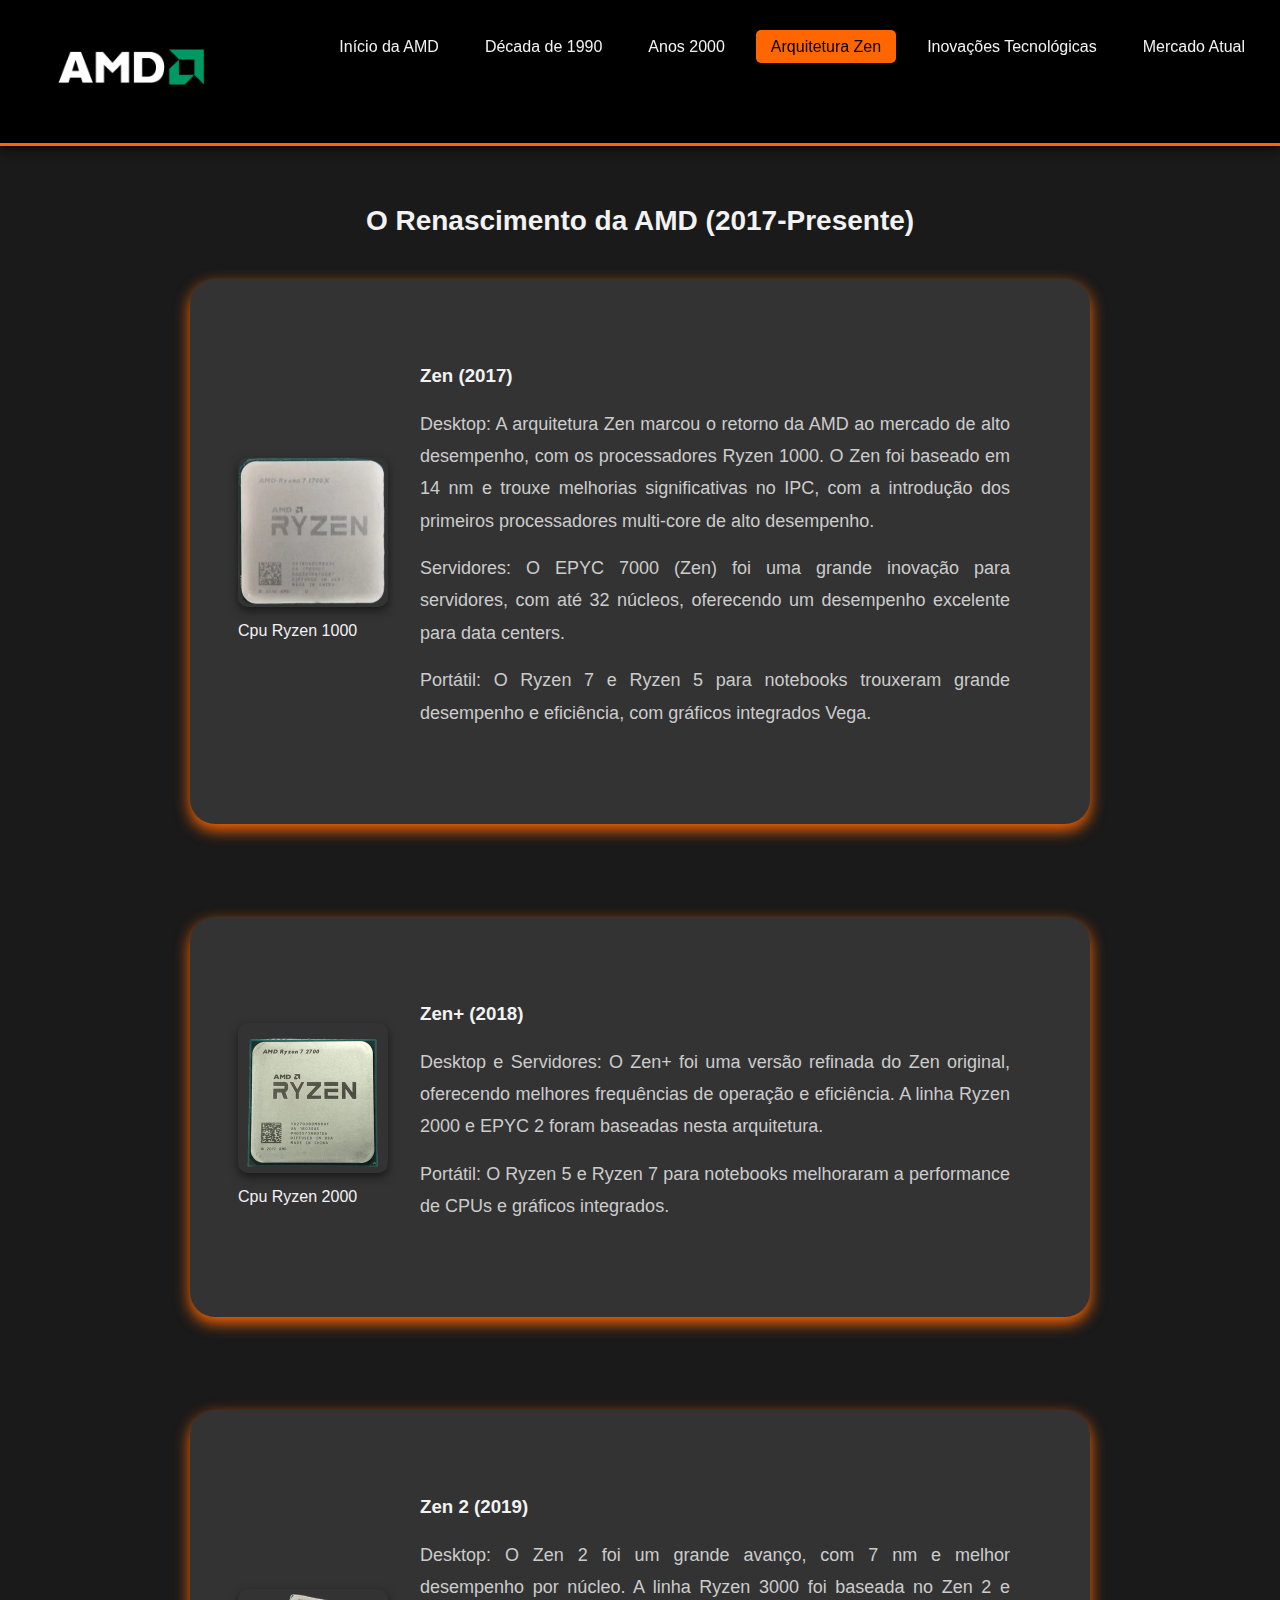
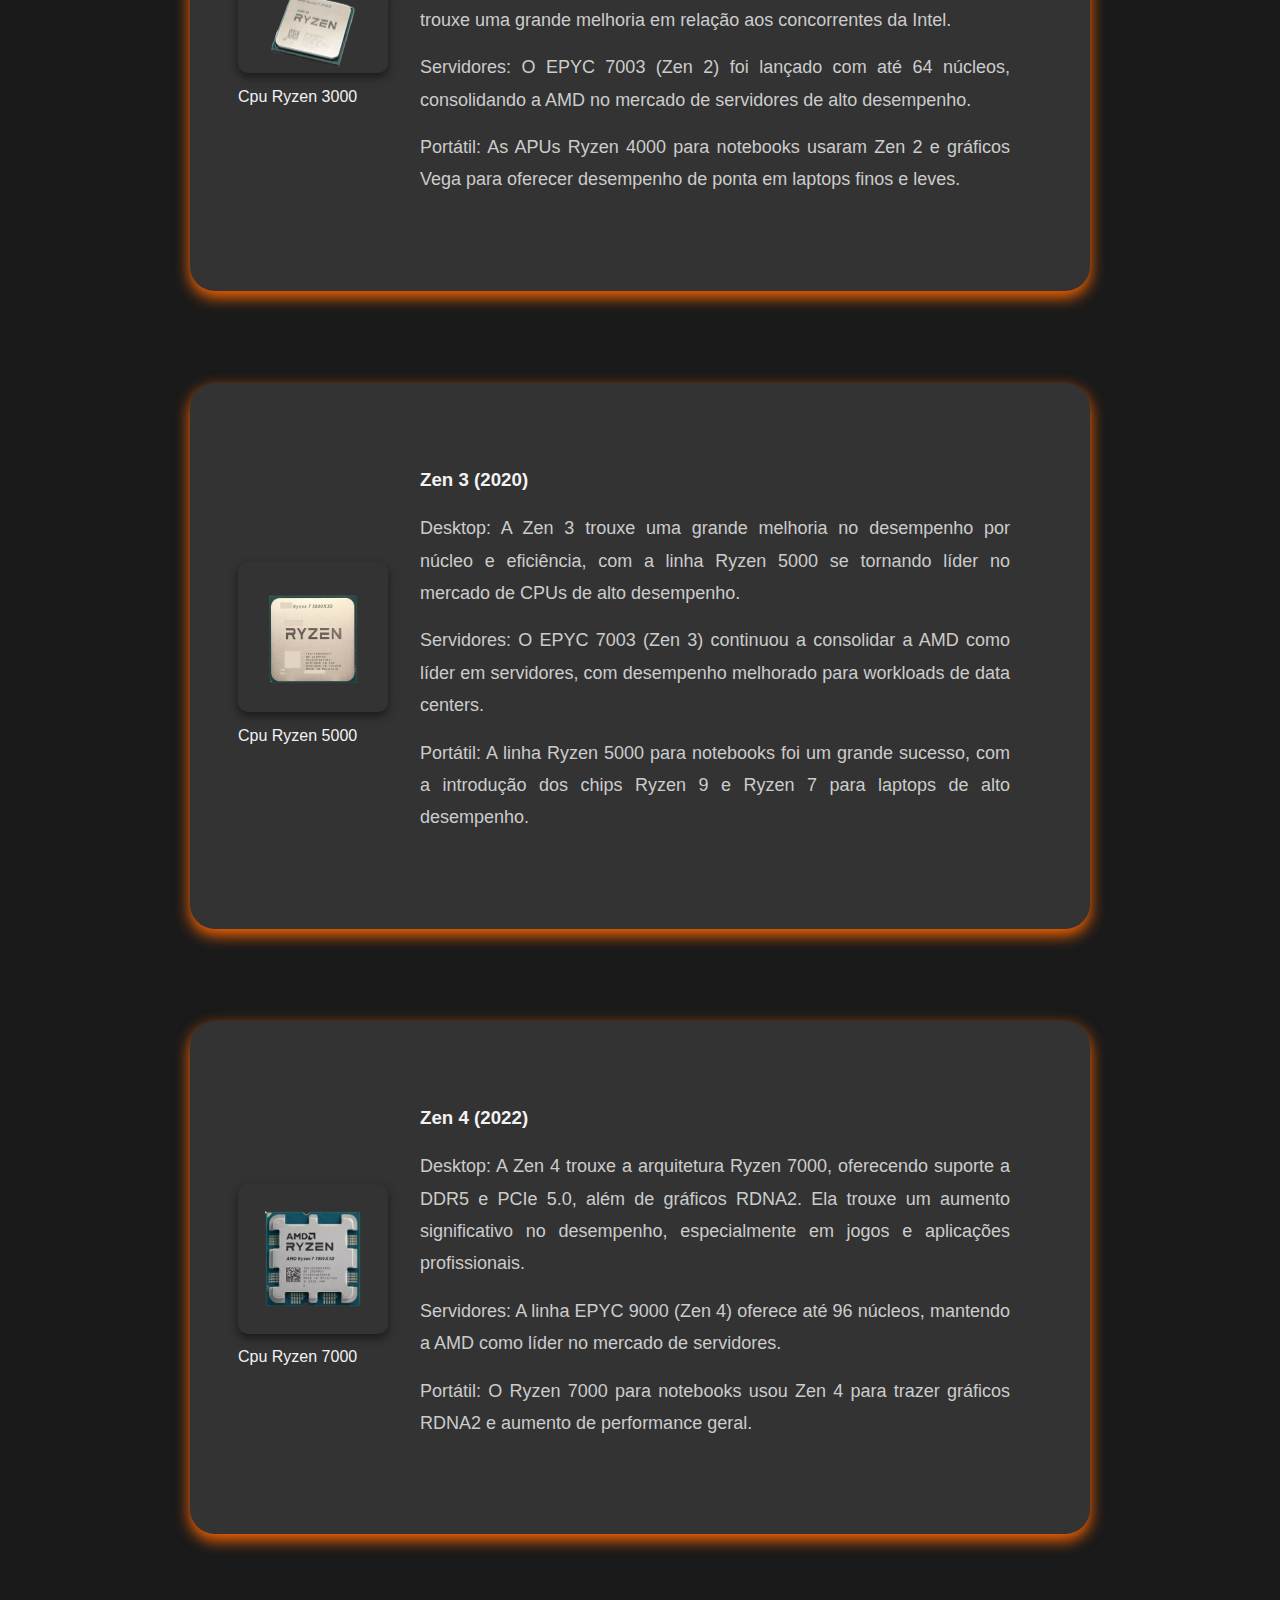
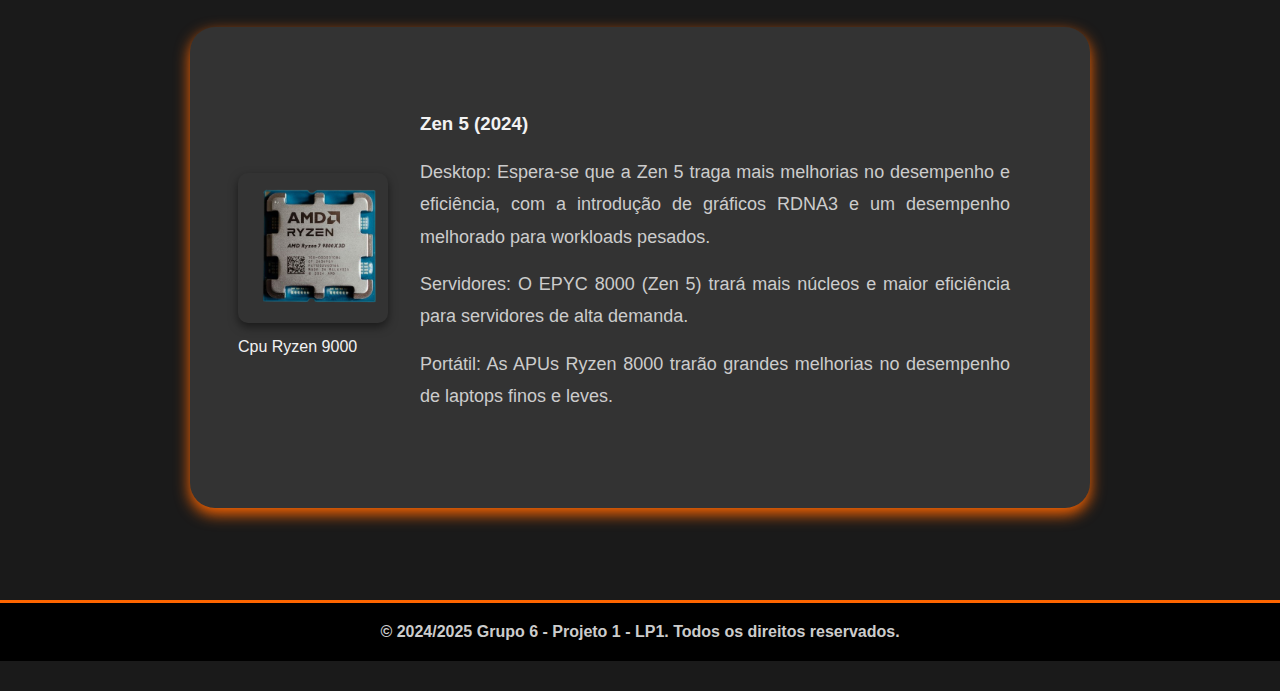
==== actual.html @ 85fbf2eb "Alterar Estrutura" ====
<!DOCTYPE html>
<html lang="pt">
<head>
    <meta charset="UTF-8">
    <meta name="author" content="Joaquim Silva, Peter Oliveira, Rui Maia, Hassen Leandro">
    <link rel="stylesheet" href="styles.css">
    <title>AMD - Arquitetura Zen</title>
</head>
<body>
    <header>
        <nav>
            <ul class="nav-left">
                <li><a href="index.html" class="custom-button"><img src="images/amd.png" alt="Logotipo da AMD"></a></li>
            </ul>
            <ul class="nav-right">
                <li><a href="inicio.html">Início da AMD</a></li>
                <li><a href="anos90.html">Década de 1990</a></li>
                <li><a href="anos2000.html">Anos 2000</a></li>
                <li><a href="actual.html" class="active">Arquitetura Zen</a></li>
                <li><a href="inovacoes.html">Inovações Tecnológicas</a></li>
                <li><a href="mercado.html">Mercado Atual</a></li>
            </ul>
        </nav>
    </header>
    <main>
        <article id="atual">
            <h2>O Renascimento da AMD (2017-Presente)</h2>
            <section>
                <div class="divleft">
                    <figure>
                        <img src="/images/1700x.png" alt="Cpu Ryzen 1000">
                        <figcaption>Cpu Ryzen 1000</figcaption>
                    </figure>
                </div>
                <div class="divright">
                    <h3>Zen (2017)</h3>
                    <p>Desktop: A arquitetura Zen marcou o retorno da AMD ao mercado de alto desempenho, com os processadores Ryzen 1000. O Zen foi baseado em 14 nm e trouxe melhorias significativas no IPC, com a introdução dos primeiros processadores multi-core de alto desempenho.</p>
                    <p>Servidores: O EPYC 7000 (Zen) foi uma grande inovação para servidores, com até 32 núcleos, oferecendo um desempenho excelente para data centers.</p>
                    <p>Portátil: O Ryzen 7 e Ryzen 5 para notebooks trouxeram grande desempenho e eficiência, com gráficos integrados Vega.</p>
                </div>
            </section>
            <br>
            <section>
                <div class="divleft">
                    <figure>
                        <img src="/images/2700.png" alt="Cpu Ryzen 2000">
                        <figcaption>Cpu Ryzen 2000</figcaption>
                    </figure>
                </div>
                <div class="divright">
                    <h3>Zen+ (2018)</h3>
                    <p>Desktop e Servidores: O Zen+ foi uma versão refinada do Zen original, oferecendo melhores frequências de operação e eficiência. A linha Ryzen 2000 e EPYC 2 foram baseadas nesta arquitetura.</p>
                    <p>Portátil: O Ryzen 5 e Ryzen 7 para notebooks melhoraram a performance de CPUs e gráficos integrados.</p>
                </div>
            </section>
            <br>
            <section>
                <div class="divleft">
                    <figure>
                        <img src="/images/3700x.png" alt="Cpu Ryzen 3000">
                        <figcaption>Cpu Ryzen 3000</figcaption>
                    </figure>
                </div>
                <div class="divright">
                    <h3>Zen 2 (2019)</h3>
                    <p>Desktop: O Zen 2 foi um grande avanço, com 7 nm e melhor desempenho por núcleo. A linha Ryzen 3000 foi baseada no Zen 2 e trouxe uma grande melhoria em relação aos concorrentes da Intel.</p>
                    <p>Servidores: O EPYC 7003 (Zen 2) foi lançado com até 64 núcleos, consolidando a AMD no mercado de servidores de alto desempenho.</p>
                    <p>Portátil: As APUs Ryzen 4000 para notebooks usaram Zen 2 e gráficos Vega para oferecer desempenho de ponta em laptops finos e leves.</p>
                </div>
            </section>
            <br>
            <section>
                <div class="divleft">
                    <figure>
                        <img src="/images/5800.png" alt="Cpu Ryzen 5000">
                        <figcaption>Cpu Ryzen 5000</figcaption>
                    </figure>
                </div>
                <div class="divright">
                    <h3>Zen 3 (2020)</h3>
                    <p>Desktop: A Zen 3 trouxe uma grande melhoria no desempenho por núcleo e eficiência, com a linha Ryzen 5000 se tornando líder no mercado de CPUs de alto desempenho.</p>
                    <p>Servidores: O EPYC 7003 (Zen 3) continuou a consolidar a AMD como líder em servidores, com desempenho melhorado para workloads de data centers.</p>
                    <p>Portátil: A linha Ryzen 5000 para notebooks foi um grande sucesso, com a introdução dos chips Ryzen 9 e Ryzen 7 para laptops de alto desempenho.</p>
                </div>
            </section>
            <br>
            <section>
                <div class="divleft">
                    <figure>
                        <img src="/images/7800.png" alt="Cpu Ryzen 7000">
                        <figcaption>Cpu Ryzen 7000</figcaption>
                    </figure>
                </div>
                <div class="divright">
                    <h3>Zen 4 (2022)</h3>
                    <p>Desktop: A Zen 4 trouxe a arquitetura Ryzen 7000, oferecendo suporte a DDR5 e PCIe 5.0, além de gráficos RDNA2. Ela trouxe um aumento significativo no desempenho, especialmente em jogos e aplicações profissionais.</p>
                    <p>Servidores: A linha EPYC 9000 (Zen 4) oferece até 96 núcleos, mantendo a AMD como líder no mercado de servidores.</p>
                    <p>Portátil: O Ryzen 7000 para notebooks usou Zen 4 para trazer gráficos RDNA2 e aumento de performance geral.</p>
                </div>
            </section>
            <br>
            <section>
                <div class="divleft">
                    <figure>
                        <img src="/images/9800.png" alt="Cpu Ryzen 9000">
                        <figcaption>Cpu Ryzen 9000</figcaption>
                    </figure>
                </div>
                    <div class="divright">
                    <h3>Zen 5 (2024)</h3>
                    <p>Desktop: Espera-se que a Zen 5 traga mais melhorias no desempenho e eficiência, com a introdução de gráficos RDNA3 e um desempenho melhorado para workloads pesados.</p>
                    <p>Servidores: O EPYC 8000 (Zen 5) trará mais núcleos e maior eficiência para servidores de alta demanda.</p>
                    <p>Portátil: As APUs Ryzen 8000 trarão grandes melhorias no desempenho de laptops finos e leves.</p>
                </div>
            </section>
        </article>
    </main>
    <footer>
        <p>&copy; 2024/2025 Grupo 6 - Projeto 1 - LP1. Todos os direitos reservados.</p>
    </footer>
</body>
</html>
---- styles.css ----
/* Reset básico */
* {
    margin: 0;
    padding: 0;
    box-sizing: border-box;
}

/* Corpo */
body {
    font-family: 'Roboto', sans-serif;
    background-color: #1a1a1a; /* Cinza escuro */
    color: #f2f2f2; /* Texto claro */
    line-height: 1.8;
    min-width: 350px;
    overflow-x: hidden;
}

/* Cabeçalho */
header {
    background: #000; /* Preto com degradê */
    padding: 15px 0;
    border-bottom: 3px solid #ff6600; /* Destaque laranja */
    box-shadow: 0px 4px 10px rgba(0, 0, 0, 0.6);
    position: sticky;
    top: 0;
    z-index: 1000;
}

/* Navegação */
nav {
    display: flex;
    /* justify-content: space-between; */
    /* align-items: center; */
    padding: 10px 20px;
    /* max-width: 1200px; */
    /* margin: 0 auto; */   
    border-radius: 15px;
}

nav ul {
    list-style-type: none;
    display: flex;
}

.nav-left {
    flex: 1; /* Menu à esquerda */
    max-width: 15%;
}

.nav-right {
    flex: 2; /* Menu à direita */
    justify-content: flex-end;
}

nav ul li {
    margin: 0.5em;
}

nav ul li:last-child {
    margin-right: 0;
}

nav a {
    color: #f2f2f2;
    text-decoration: none;
    font-size: 16px;
    padding: 8px 15px;
    border-radius: 5px;
    transition: all 0.3s ease;
    position: relative;
}

nav a:hover {
    background-color: #ff6600; /* Destaque laranja ao passar o mouse */
    color: #000; /* Contraste claro no texto */
    transform: scale(1.05);
}

.nav-left a:hover {
    background-color: transparent;
    color: #f2f2f2;
}

.active {
    background-color: #ff6600;
    color: #000;
}

/* Conteúdo principal */
article {
    max-width: 80%;
    margin: 20px auto;
    /* background: linear-gradient(145deg, #333, #1a1a1a);  Fundo cinza com degradê */
    padding: 30px;
    border-radius: 15px;
    /* box-shadow: 0px 6px 15px rgba(0, 0, 0, 0.6); */
}

article h1 {
    text-align: center;
    font-size: 36px;
    color: #ff6600; /* Títulos destacados */
    margin-bottom: 15px;
}

article h2 {
    text-align: center;
    font-size: 28px;
    color: #f2f2f2; /* Subtítulos em branco */
    margin-bottom: 10px;
}

section p {
    font-size: 18px;
    color: #cccccc;
    margin: 15px 0;
    line-height: 1.8;
    text-align: justify;
}
section {
    background: #333;
    border-radius: 25px;
    padding: 3em;
    box-shadow: 0px 6px 15px #ff6600; 
    margin: 2em;
    display: grid;
}

.divleft {
    grid-row: 1;
    grid-column: 1;
    max-width: 150px;
    align-content: center;
}

.divright {
    grid-column: 2;
    grid-row: 1;
    padding: 2em;
}

/* Rodapé */
footer {
    text-align: center;
    font-weight: bold;
    margin: 30px auto;
    background: #000; /* Preto puro */
    padding: 15px;
    color: #cccccc; /* Texto cinza claro */
    border-top: 3px solid #ff6600; /* Linha laranja */
}

footer p {
    margin: 0;
}

/* Imagens */
img {
    max-width: 100%;
    height: auto;
    border-radius: 10px;
    box-shadow: 0px 4px 10px rgba(0, 0, 0, 0.5); /* Sombra nas imagens */
    transition: transform 0.3s ease;
}

img:hover {
    transform: scale(1.05); /* Efeito zoom ao passar o mouse */
}

/* Responsividade */
@media (max-width: 750px) {
    nav ul {
        flex-direction: column;
        align-items: center;
    }

    .nav-left, .nav-right {
        flex: unset;
        max-width: 100%;
    }

    article {
        padding: 20px;
    }

    article h1 {
        font-size: 28px;
    }

    article h2 {
        font-size: 20px;
    }

    section p {
        font-size: 16px;
    }

    footer {
        padding: 10px;
    }
}
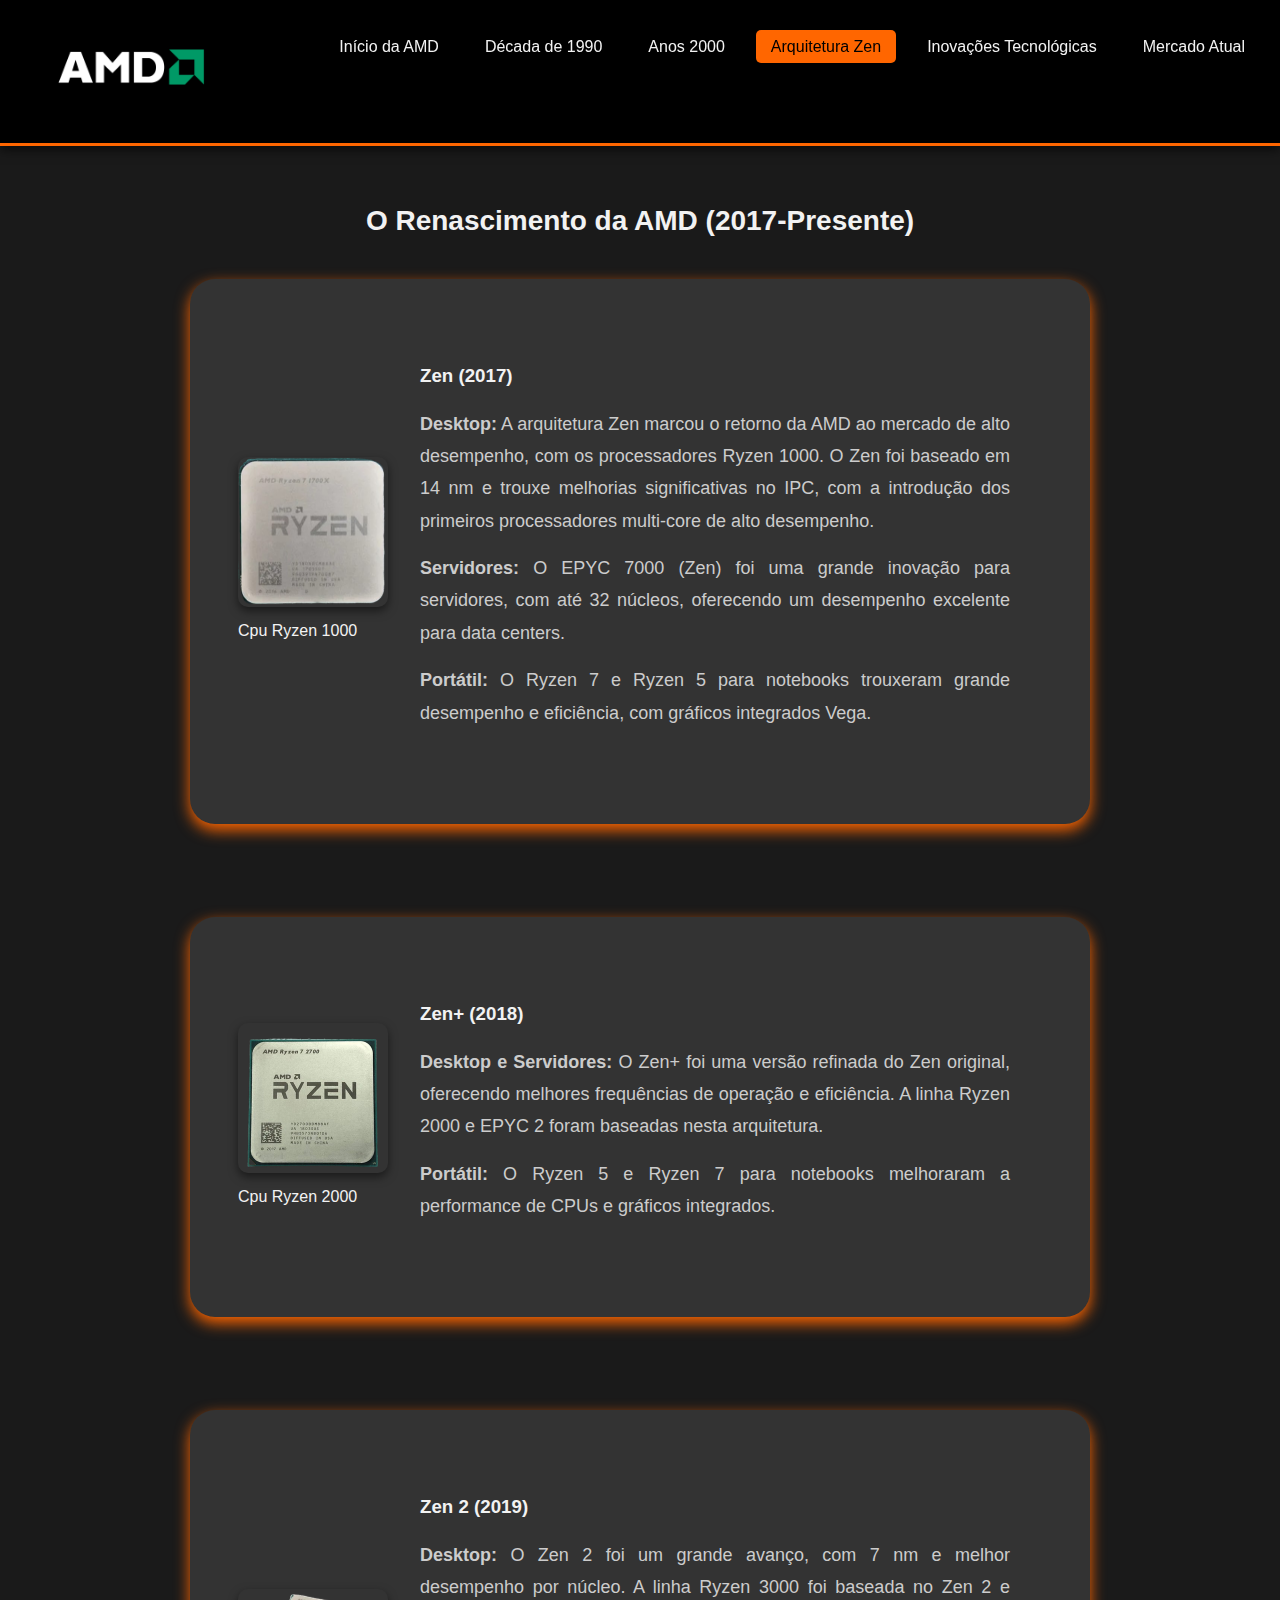
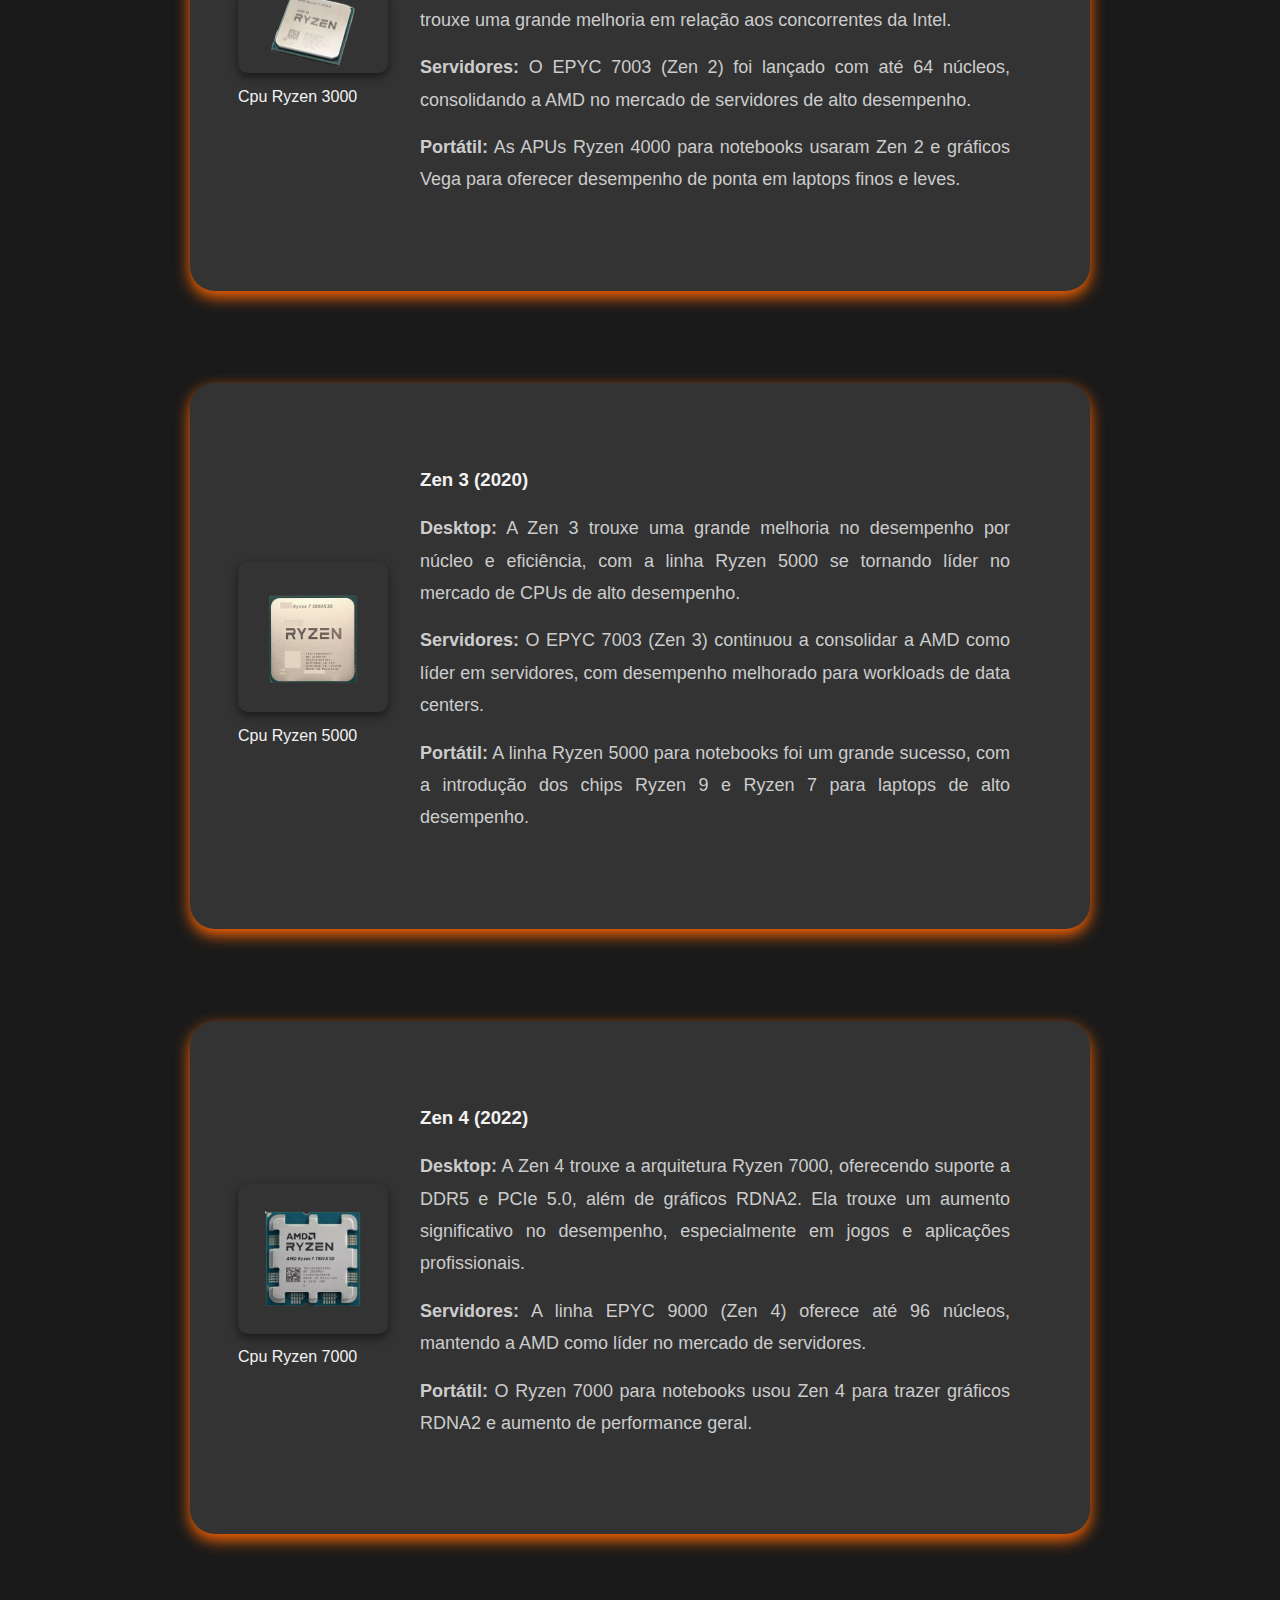
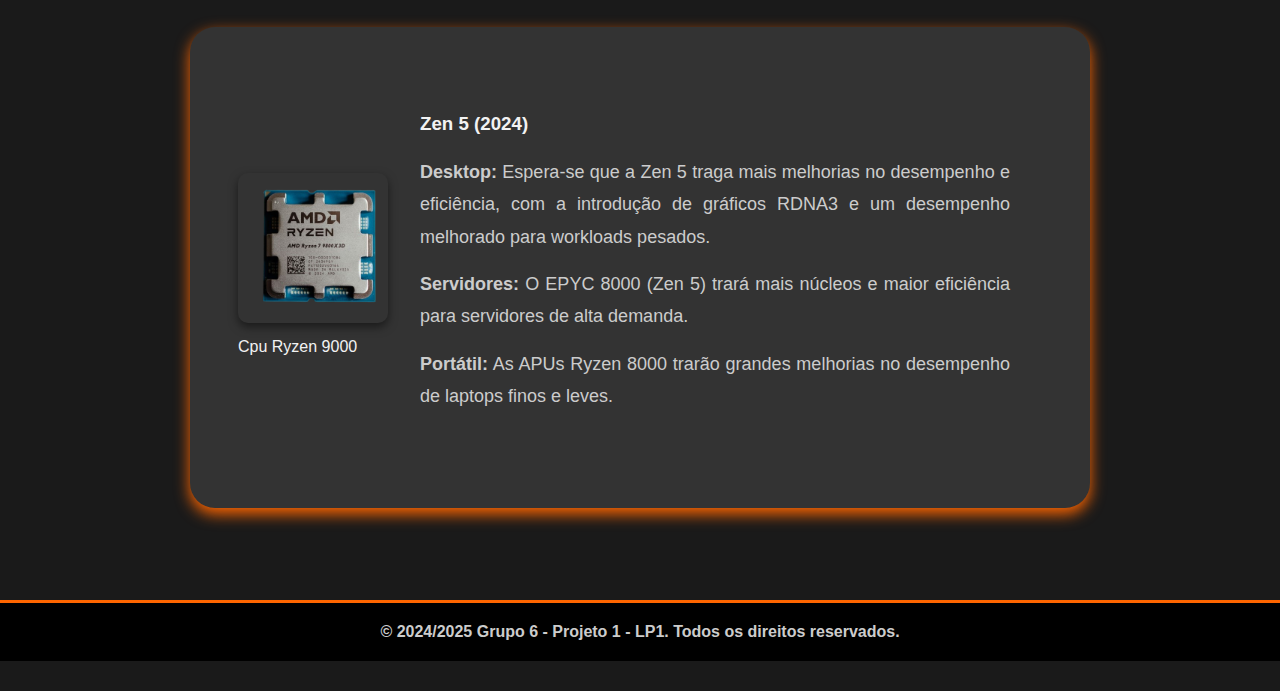
==== commit 1bd388dc: "Adicionar Strong" ====
--- a/actual.html
+++ b/actual.html
@@ -34,9 +34,9 @@
                 </div>
                 <div class="divright">
                     <h3>Zen (2017)</h3>
-                    <p>Desktop: A arquitetura Zen marcou o retorno da AMD ao mercado de alto desempenho, com os processadores Ryzen 1000. O Zen foi baseado em 14 nm e trouxe melhorias significativas no IPC, com a introdução dos primeiros processadores multi-core de alto desempenho.</p>
-                    <p>Servidores: O EPYC 7000 (Zen) foi uma grande inovação para servidores, com até 32 núcleos, oferecendo um desempenho excelente para data centers.</p>
-                    <p>Portátil: O Ryzen 7 e Ryzen 5 para notebooks trouxeram grande desempenho e eficiência, com gráficos integrados Vega.</p>
+                    <p><strong>Desktop:</strong> A arquitetura Zen marcou o retorno da AMD ao mercado de alto desempenho, com os processadores Ryzen 1000. O Zen foi baseado em 14 nm e trouxe melhorias significativas no IPC, com a introdução dos primeiros processadores multi-core de alto desempenho.</p>
+                    <p><strong>Servidores:</strong> O EPYC 7000 (Zen) foi uma grande inovação para servidores, com até 32 núcleos, oferecendo um desempenho excelente para data centers.</p>
+                    <p><strong>Portátil:</strong> O Ryzen 7 e Ryzen 5 para notebooks trouxeram grande desempenho e eficiência, com gráficos integrados Vega.</p>
                 </div>
             </section>
             <br>
@@ -49,8 +49,8 @@
                 </div>
                 <div class="divright">
                     <h3>Zen+ (2018)</h3>
-                    <p>Desktop e Servidores: O Zen+ foi uma versão refinada do Zen original, oferecendo melhores frequências de operação e eficiência. A linha Ryzen 2000 e EPYC 2 foram baseadas nesta arquitetura.</p>
-                    <p>Portátil: O Ryzen 5 e Ryzen 7 para notebooks melhoraram a performance de CPUs e gráficos integrados.</p>
+                    <p><strong>Desktop e Servidores:</strong> O Zen+ foi uma versão refinada do Zen original, oferecendo melhores frequências de operação e eficiência. A linha Ryzen 2000 e EPYC 2 foram baseadas nesta arquitetura.</p>
+                    <p><strong>Portátil:</strong> O Ryzen 5 e Ryzen 7 para notebooks melhoraram a performance de CPUs e gráficos integrados.</p>
                 </div>
             </section>
             <br>
@@ -63,9 +63,9 @@
                 </div>
                 <div class="divright">
                     <h3>Zen 2 (2019)</h3>
-                    <p>Desktop: O Zen 2 foi um grande avanço, com 7 nm e melhor desempenho por núcleo. A linha Ryzen 3000 foi baseada no Zen 2 e trouxe uma grande melhoria em relação aos concorrentes da Intel.</p>
-                    <p>Servidores: O EPYC 7003 (Zen 2) foi lançado com até 64 núcleos, consolidando a AMD no mercado de servidores de alto desempenho.</p>
-                    <p>Portátil: As APUs Ryzen 4000 para notebooks usaram Zen 2 e gráficos Vega para oferecer desempenho de ponta em laptops finos e leves.</p>
+                    <p><strong>Desktop:</strong> O Zen 2 foi um grande avanço, com 7 nm e melhor desempenho por núcleo. A linha Ryzen 3000 foi baseada no Zen 2 e trouxe uma grande melhoria em relação aos concorrentes da Intel.</p>
+                    <p><strong>Servidores:</strong> O EPYC 7003 (Zen 2) foi lançado com até 64 núcleos, consolidando a AMD no mercado de servidores de alto desempenho.</p>
+                    <p><strong>Portátil:</strong> As APUs Ryzen 4000 para notebooks usaram Zen 2 e gráficos Vega para oferecer desempenho de ponta em laptops finos e leves.</p>
                 </div>
             </section>
             <br>
@@ -78,9 +78,9 @@
                 </div>
                 <div class="divright">
                     <h3>Zen 3 (2020)</h3>
-                    <p>Desktop: A Zen 3 trouxe uma grande melhoria no desempenho por núcleo e eficiência, com a linha Ryzen 5000 se tornando líder no mercado de CPUs de alto desempenho.</p>
-                    <p>Servidores: O EPYC 7003 (Zen 3) continuou a consolidar a AMD como líder em servidores, com desempenho melhorado para workloads de data centers.</p>
-                    <p>Portátil: A linha Ryzen 5000 para notebooks foi um grande sucesso, com a introdução dos chips Ryzen 9 e Ryzen 7 para laptops de alto desempenho.</p>
+                    <p><strong>Desktop:</strong> A Zen 3 trouxe uma grande melhoria no desempenho por núcleo e eficiência, com a linha Ryzen 5000 se tornando líder no mercado de CPUs de alto desempenho.</p>
+                    <p><strong>Servidores:</strong> O EPYC 7003 (Zen 3) continuou a consolidar a AMD como líder em servidores, com desempenho melhorado para workloads de data centers.</p>
+                    <p><strong>Portátil:</strong> A linha Ryzen 5000 para notebooks foi um grande sucesso, com a introdução dos chips Ryzen 9 e Ryzen 7 para laptops de alto desempenho.</p>
                 </div>
             </section>
             <br>
@@ -93,9 +93,9 @@
                 </div>
                 <div class="divright">
                     <h3>Zen 4 (2022)</h3>
-                    <p>Desktop: A Zen 4 trouxe a arquitetura Ryzen 7000, oferecendo suporte a DDR5 e PCIe 5.0, além de gráficos RDNA2. Ela trouxe um aumento significativo no desempenho, especialmente em jogos e aplicações profissionais.</p>
-                    <p>Servidores: A linha EPYC 9000 (Zen 4) oferece até 96 núcleos, mantendo a AMD como líder no mercado de servidores.</p>
-                    <p>Portátil: O Ryzen 7000 para notebooks usou Zen 4 para trazer gráficos RDNA2 e aumento de performance geral.</p>
+                    <p><strong>Desktop:</strong> A Zen 4 trouxe a arquitetura Ryzen 7000, oferecendo suporte a DDR5 e PCIe 5.0, além de gráficos RDNA2. Ela trouxe um aumento significativo no desempenho, especialmente em jogos e aplicações profissionais.</p>
+                    <p><strong>Servidores:</strong> A linha EPYC 9000 (Zen 4) oferece até 96 núcleos, mantendo a AMD como líder no mercado de servidores.</p>
+                    <p><strong>Portátil:</strong> O Ryzen 7000 para notebooks usou Zen 4 para trazer gráficos RDNA2 e aumento de performance geral.</p>
                 </div>
             </section>
             <br>
@@ -108,9 +108,9 @@
                 </div>
                     <div class="divright">
                     <h3>Zen 5 (2024)</h3>
-                    <p>Desktop: Espera-se que a Zen 5 traga mais melhorias no desempenho e eficiência, com a introdução de gráficos RDNA3 e um desempenho melhorado para workloads pesados.</p>
-                    <p>Servidores: O EPYC 8000 (Zen 5) trará mais núcleos e maior eficiência para servidores de alta demanda.</p>
-                    <p>Portátil: As APUs Ryzen 8000 trarão grandes melhorias no desempenho de laptops finos e leves.</p>
+                    <p><strong>Desktop:</strong> Espera-se que a Zen 5 traga mais melhorias no desempenho e eficiência, com a introdução de gráficos RDNA3 e um desempenho melhorado para workloads pesados.</p>
+                    <p><strong>Servidores:</strong> O EPYC 8000 (Zen 5) trará mais núcleos e maior eficiência para servidores de alta demanda.</p>
+                    <p><strong>Portátil:</strong> As APUs Ryzen 8000 trarão grandes melhorias no desempenho de laptops finos e leves.</p>
                 </div>
             </section>
         </article>
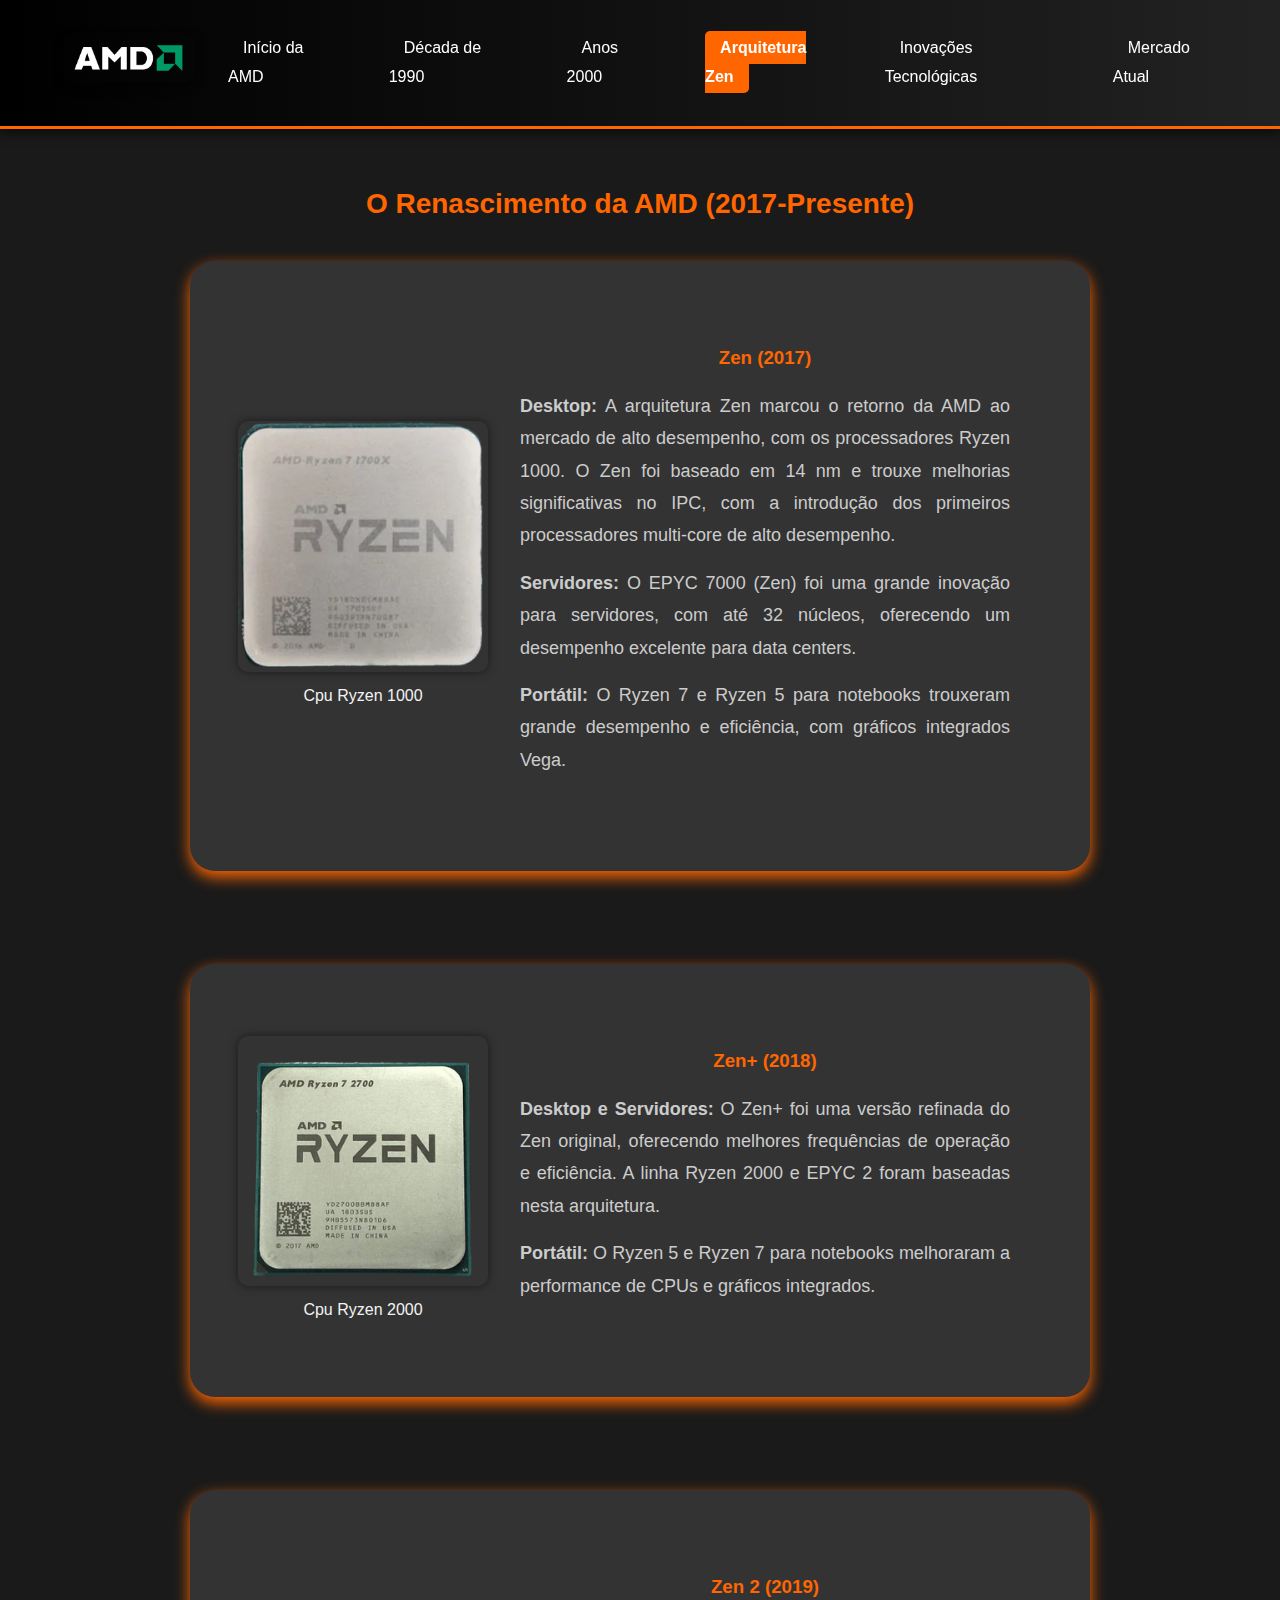
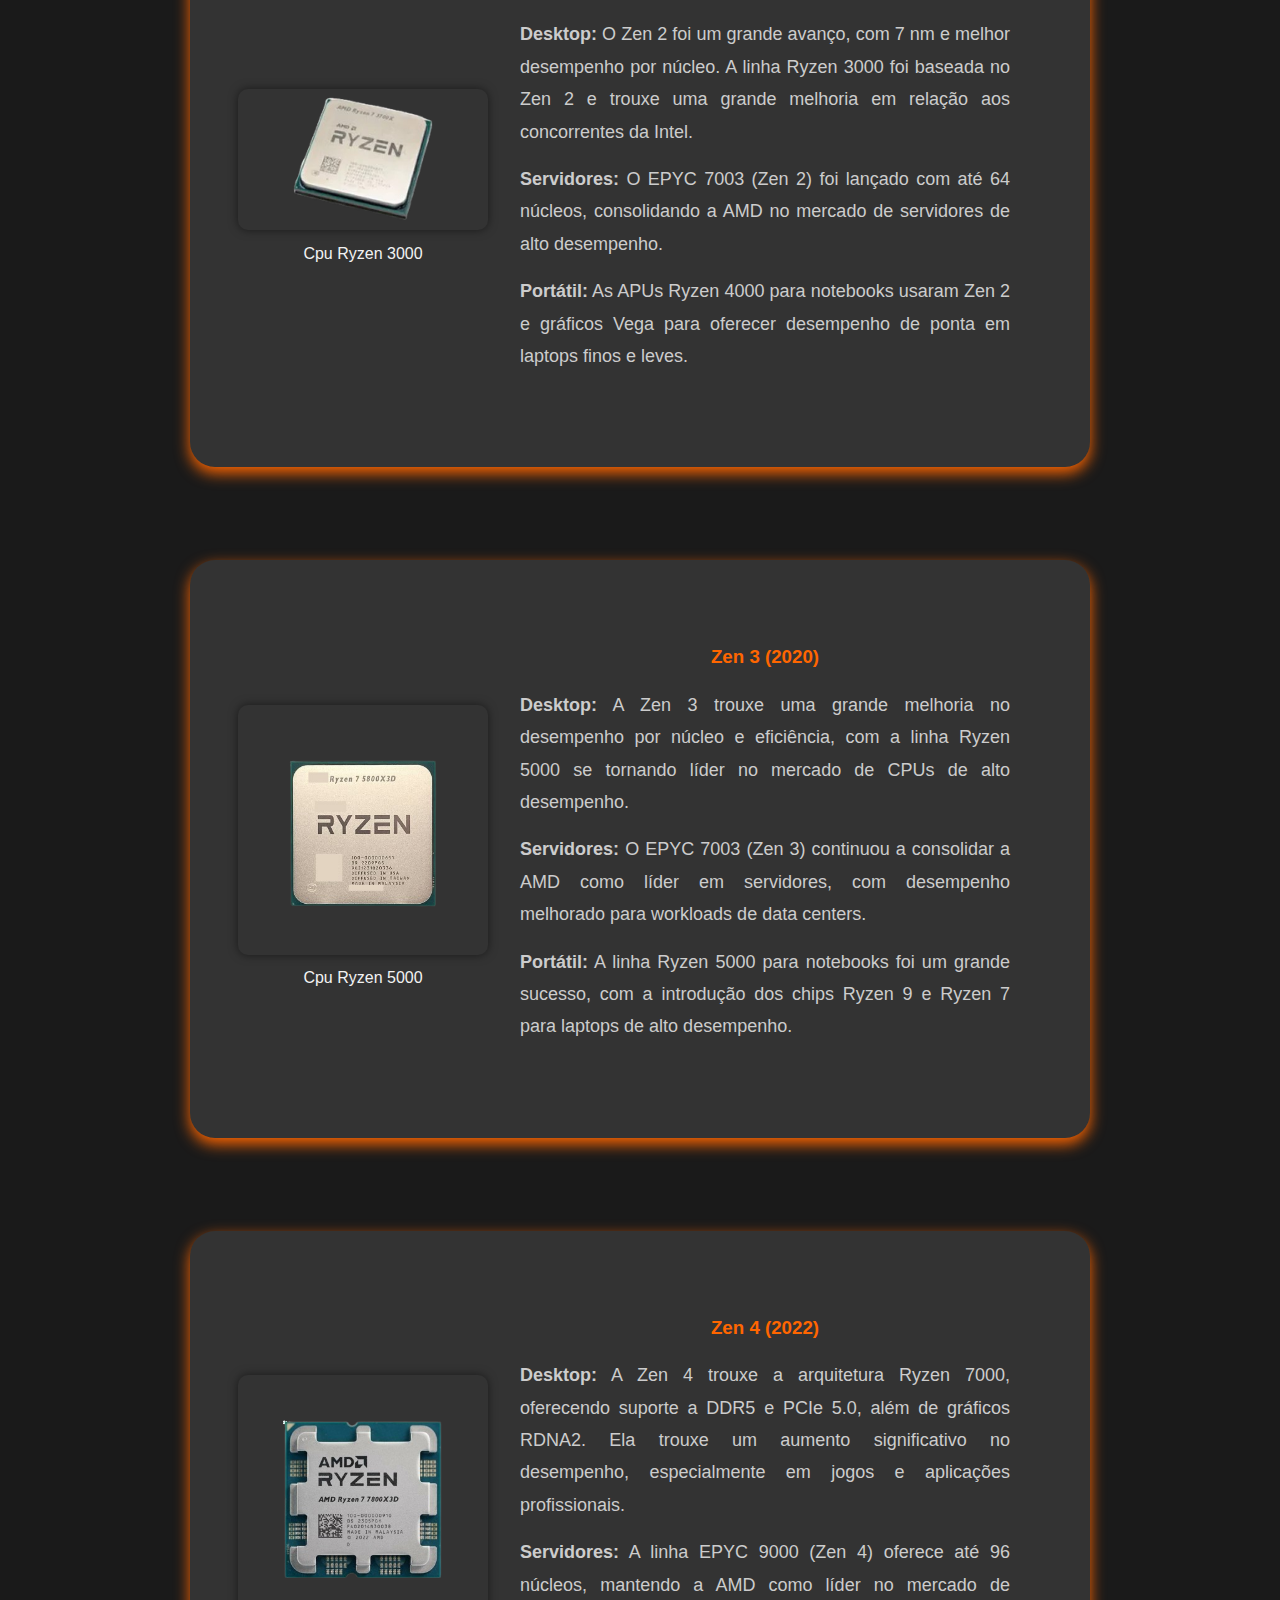
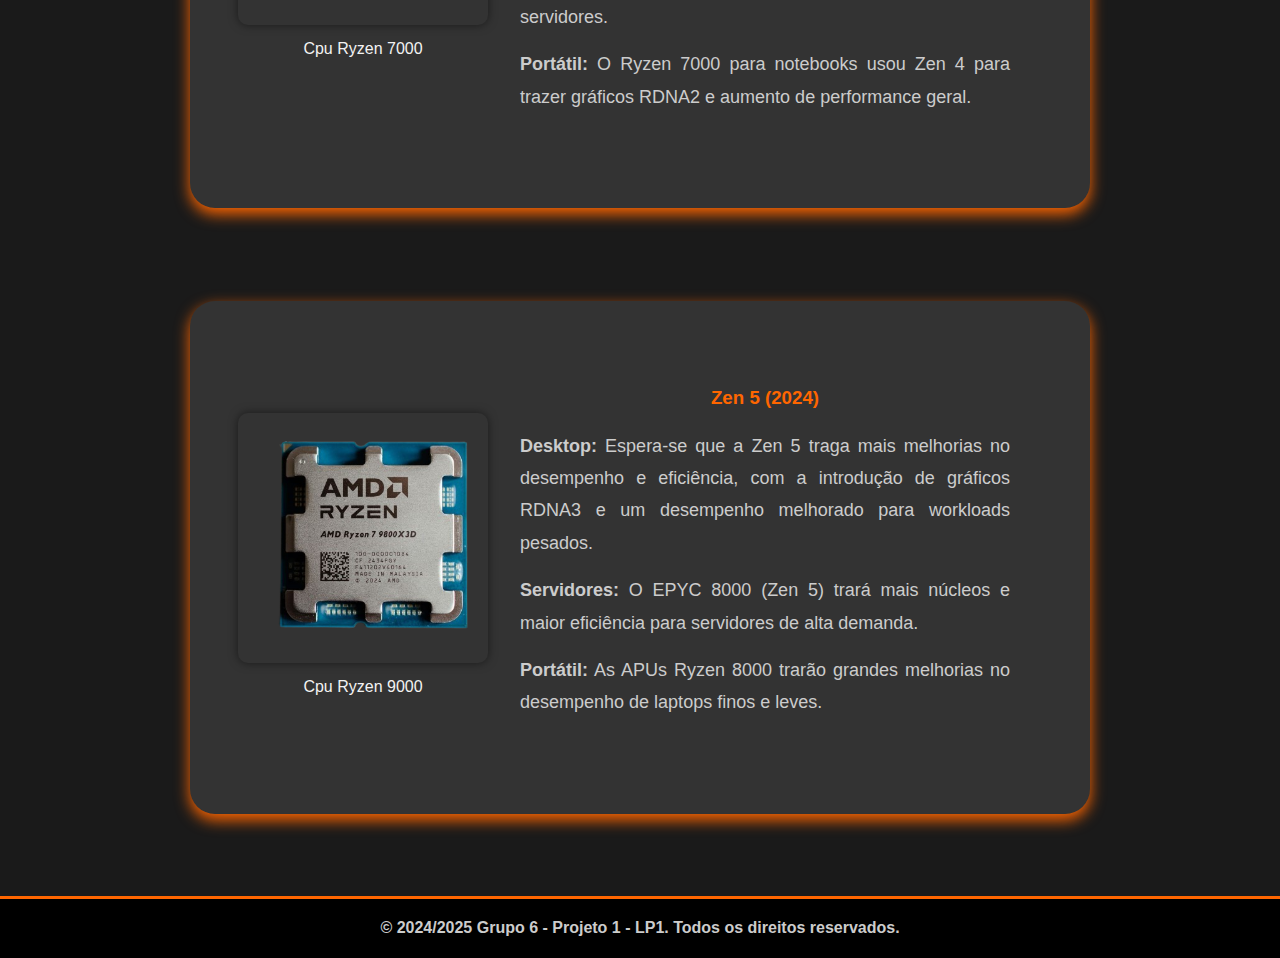
==== commit 15bc4715: "Alterar amg AMD para Logo e alterar CSS" ====
--- a/actual.html
+++ b/actual.html
@@ -10,7 +10,7 @@
     <header>
         <nav>
             <ul class="nav-left">
-                <li><a href="index.html" class="custom-button"><img src="images/amd.png" alt="Logotipo da AMD"></a></li>
+                <li><a href="index.html" class="custom-button"><img class="logo" src="images/amd.png" alt="Logotipo da AMD"></a></li>
             </ul>
             <ul class="nav-right">
                 <li><a href="inicio.html">Início da AMD</a></li>
--- a/styles.css
+++ b/styles.css
@@ -1,201 +1,305 @@
-/* Reset básico */
-* {
-    margin: 0;
-    padding: 0;
-    box-sizing: border-box;
-}
-
-/* Corpo */
-body {
-    font-family: 'Roboto', sans-serif;
-    background-color: #1a1a1a; /* Cinza escuro */
-    color: #f2f2f2; /* Texto claro */
-    line-height: 1.8;
-    min-width: 350px;
-    overflow-x: hidden;
-}
-
-/* Cabeçalho */
-header {
-    background: #000; /* Preto com degradê */
-    padding: 15px 0;
-    border-bottom: 3px solid #ff6600; /* Destaque laranja */
-    box-shadow: 0px 4px 10px rgba(0, 0, 0, 0.6);
-    position: sticky;
-    top: 0;
-    z-index: 1000;
-}
-
-/* Navegação */
-nav {
-    display: flex;
-    /* justify-content: space-between; */
-    /* align-items: center; */
-    padding: 10px 20px;
-    /* max-width: 1200px; */
-    /* margin: 0 auto; */   
-    border-radius: 15px;
-}
-
-nav ul {
-    list-style-type: none;
-    display: flex;
-}
-
-.nav-left {
-    flex: 1; /* Menu à esquerda */
-    max-width: 15%;
-}
-
-.nav-right {
-    flex: 2; /* Menu à direita */
-    justify-content: flex-end;
-}
-
-nav ul li {
-    margin: 0.5em;
-}
-
-nav ul li:last-child {
-    margin-right: 0;
-}
-
-nav a {
-    color: #f2f2f2;
-    text-decoration: none;
-    font-size: 16px;
-    padding: 8px 15px;
-    border-radius: 5px;
-    transition: all 0.3s ease;
-    position: relative;
-}
-
-nav a:hover {
-    background-color: #ff6600; /* Destaque laranja ao passar o mouse */
-    color: #000; /* Contraste claro no texto */
-    transform: scale(1.05);
-}
-
-.nav-left a:hover {
-    background-color: transparent;
-    color: #f2f2f2;
-}
-
-.active {
-    background-color: #ff6600;
-    color: #000;
-}
-
-/* Conteúdo principal */
-article {
-    max-width: 80%;
-    margin: 20px auto;
-    /* background: linear-gradient(145deg, #333, #1a1a1a);  Fundo cinza com degradê */
-    padding: 30px;
-    border-radius: 15px;
-    /* box-shadow: 0px 6px 15px rgba(0, 0, 0, 0.6); */
-}
-
-article h1 {
-    text-align: center;
-    font-size: 36px;
-    color: #ff6600; /* Títulos destacados */
-    margin-bottom: 15px;
-}
-
-article h2 {
-    text-align: center;
-    font-size: 28px;
-    color: #f2f2f2; /* Subtítulos em branco */
-    margin-bottom: 10px;
-}
-
-section p {
-    font-size: 18px;
-    color: #cccccc;
-    margin: 15px 0;
-    line-height: 1.8;
-    text-align: justify;
-}
-section {
-    background: #333;
-    border-radius: 25px;
-    padding: 3em;
-    box-shadow: 0px 6px 15px #ff6600; 
-    margin: 2em;
-    display: grid;
-}
-
-.divleft {
-    grid-row: 1;
-    grid-column: 1;
-    max-width: 150px;
-    align-content: center;
-}
-
-.divright {
-    grid-column: 2;
-    grid-row: 1;
-    padding: 2em;
-}
-
-/* Rodapé */
-footer {
-    text-align: center;
-    font-weight: bold;
-    margin: 30px auto;
-    background: #000; /* Preto puro */
-    padding: 15px;
-    color: #cccccc; /* Texto cinza claro */
-    border-top: 3px solid #ff6600; /* Linha laranja */
-}
-
-footer p {
-    margin: 0;
-}
-
-/* Imagens */
-img {
-    max-width: 100%;
-    height: auto;
-    border-radius: 10px;
-    box-shadow: 0px 4px 10px rgba(0, 0, 0, 0.5); /* Sombra nas imagens */
-    transition: transform 0.3s ease;
-}
-
-img:hover {
-    transform: scale(1.05); /* Efeito zoom ao passar o mouse */
-}
-
-/* Responsividade */
-@media (max-width: 750px) {
-    nav ul {
-        flex-direction: column;
-        align-items: center;
-    }
-
-    .nav-left, .nav-right {
-        flex: unset;
-        max-width: 100%;
-    }
-
-    article {
-        padding: 20px;
-    }
-
-    article h1 {
-        font-size: 28px;
-    }
-
-    article h2 {
-        font-size: 20px;
-    }
-
-    section p {
-        font-size: 16px;
-    }
-
-    footer {
-        padding: 10px;
-    }
-}
+/* Reset básico */
+* {
+    margin: 0;
+    padding: 0;
+    box-sizing: border-box;
+}
+
+html,
+body {
+    height: 100%;
+    margin: 0;
+    display: flex;
+    flex-direction: column;
+}
+
+main {
+    flex: 1;
+}
+
+/* Corpo */
+body {
+    font-family: 'Roboto', sans-serif;
+    background-color: #1a1a1a;
+    /* Cinza escuro */
+    color: #f2f2f2;
+    /* Texto claro */
+    line-height: 1.8;
+    min-width: 350px;
+    overflow-x: hidden;
+    height: 100%;
+    display: flex;
+    flex-direction: column;
+}
+
+body,
+ul {
+    margin: 0;
+    padding: 0;
+    list-style: none;
+}
+
+/* Cabeçalho */
+header {
+    background: linear-gradient(90deg, #000, #222);
+    padding: 15px 20px;
+    border-bottom: 3px solid #ff6600;
+    /* Destaque laranja */
+    box-shadow: 0px 4px 10px rgba(0, 0, 0, 0.6);
+    position: sticky;
+    top: 0;
+    z-index: 1000;
+    display: flex;
+    justify-content: space-between;
+    align-items: center;
+}
+
+/* Navegação */
+nav {
+    display: flex;
+    justify-content: space-between;
+    align-items: center;
+    padding: 10px 20px;
+    border-radius: 15px;
+    width: 100%;
+}
+
+nav ul {
+    list-style-type: none;
+    display: flex;
+}
+
+/* Menu à esquerda (Logo)*/
+.nav-left {
+    flex: 1;
+    max-width: 15%;
+}
+
+.nav-left img {
+    max-height: 50px;
+}
+
+/* Menu à direita */
+.nav-right {
+    flex: 2;
+    justify-content: flex-end;
+    gap: 20px;
+    align-items: center;
+}
+
+.nav-right a {
+    color: #fff;
+    text-decoration: none;
+    font-size: 16px;
+    transition: color 0.3s ease;
+}
+
+.nav-right .active {
+    font-weight: bold;
+}
+
+nav ul li {
+    margin: 0.5em;
+}
+
+nav ul li:last-child {
+    margin-right: 0;
+}
+
+nav a {
+    color: #f2f2f2;
+    text-decoration: none;
+    font-size: 16px;
+    padding: 8px 15px;
+    border-radius: 5px;
+    transition: all 0.3s ease;
+    position: relative;
+}
+
+nav a:hover {
+    background-color: #ff6600;
+    /* Destaque laranja ao passar o mouse */
+    color: #000;
+    /* Contraste claro no texto */
+    transform: scale(1.05);
+}
+
+.nav-left a:hover {
+    background-color: transparent;
+    color: #f2f2f2;
+}
+
+.active {
+    background-color: #ff6600;
+    color: #000;
+}
+
+/* Conteúdo principal */
+article {
+    max-width: 80%;
+    margin: 20px auto;
+    /* background: linear-gradient(145deg, #333, #1a1a1a);  Fundo cinza com degradê */
+    padding: 30px;
+    border-radius: 15px;
+    /* box-shadow: 0px 6px 15px rgba(0, 0, 0, 0.6); */
+}
+
+article h1 {
+    text-align: center;
+    font-size: 36px;
+    color: #ff6600;
+    /* Títulos destacados */
+    margin-bottom: 15px;
+}
+
+article h2 {
+    text-align: center;
+    font-size: 28px;
+    color: #ff6600;
+    /* Subtítulos em laranja */
+    /*color: #f2f2f2;
+     Subtítulos em branco */
+    margin-bottom: 10px;
+}
+
+section p {
+    font-size: 18px;
+    color: #cccccc;
+    margin: 15px 0;
+    line-height: 1.8;
+    text-align: justify;
+}
+
+section {
+    background: #333;
+    border-radius: 25px;
+    padding: 3em;
+    box-shadow: 0px 6px 15px #ff6600;
+    margin: 2em;
+    display: grid;
+}
+
+section h3 {
+    text-align: center;
+    color: #ff6600;
+}
+
+.divleft {
+    grid-row: 1;
+    grid-column: 1;
+    max-width: 250px;
+    align-content: center;
+    margin-left: auto;
+    margin-right: auto;
+}
+
+.divright {
+    grid-column: 2;
+    grid-row: 1;
+    padding: 2em;
+}
+
+/* Rodapé */
+footer {
+    text-align: center;
+    font-weight: bold;
+    background: #000;
+    padding: 15px;
+    color: #cccccc;
+    border-top: 3px solid #ff6600;
+}
+
+footer p {
+    margin: 0;
+}
+
+/* Imagens */
+
+img {
+    border-radius: 10px;
+    box-shadow: 0px 0px 10px rgba(0, 0, 0, 0.5);
+    max-width: 100%;
+    max-height: auto;
+}
+
+figcaption {
+    text-align: center;
+}
+
+.logo {
+    max-width: 100%;
+    height: auto;
+    border-radius: 10px;
+    box-shadow: 0px 4px 10px rgba(0, 0, 0, 0.5);
+    /* Sombra nas imagens */
+    transition: transform 0.3s ease;
+}
+
+.logo:hover {
+    transform: scale(1.2);
+    /* Efeito zoom ao passar o mouse */
+}
+
+/* Responsividade */
+@media (max-width: 750px) {
+    nav {
+        flex-direction: column;
+        align-items: flex-start;
+    }
+
+    nav ul {
+        flex-direction: column;
+        align-items: center;
+    }
+
+    .nav-left,
+    .nav-right {
+        flex: unset;
+        max-width: 100%;
+    }
+
+    .nav-right {
+        display: none;
+        flex-direction: column;
+        width: 100%;
+        gap: 15px;
+        background-color: #000;
+        padding: 15px 20px;
+    }
+
+    .nav-right.show {
+        display: flex;
+    }
+
+    article {
+        padding: 20px;
+    }
+
+    article h1 {
+        font-size: 28px;
+    }
+
+    article h2 {
+        font-size: 20px;
+    }
+
+    section p {
+        font-size: 16px;
+    }
+
+    .divleft {
+        display: none;
+        margin-left: auto;
+        margin-left: auto;
+        max-width: 250px;
+    }
+    
+    .divright {
+        display: none;
+        padding: 2em;
+    }
+
+    footer {
+        padding: 10px;
+    }
+}
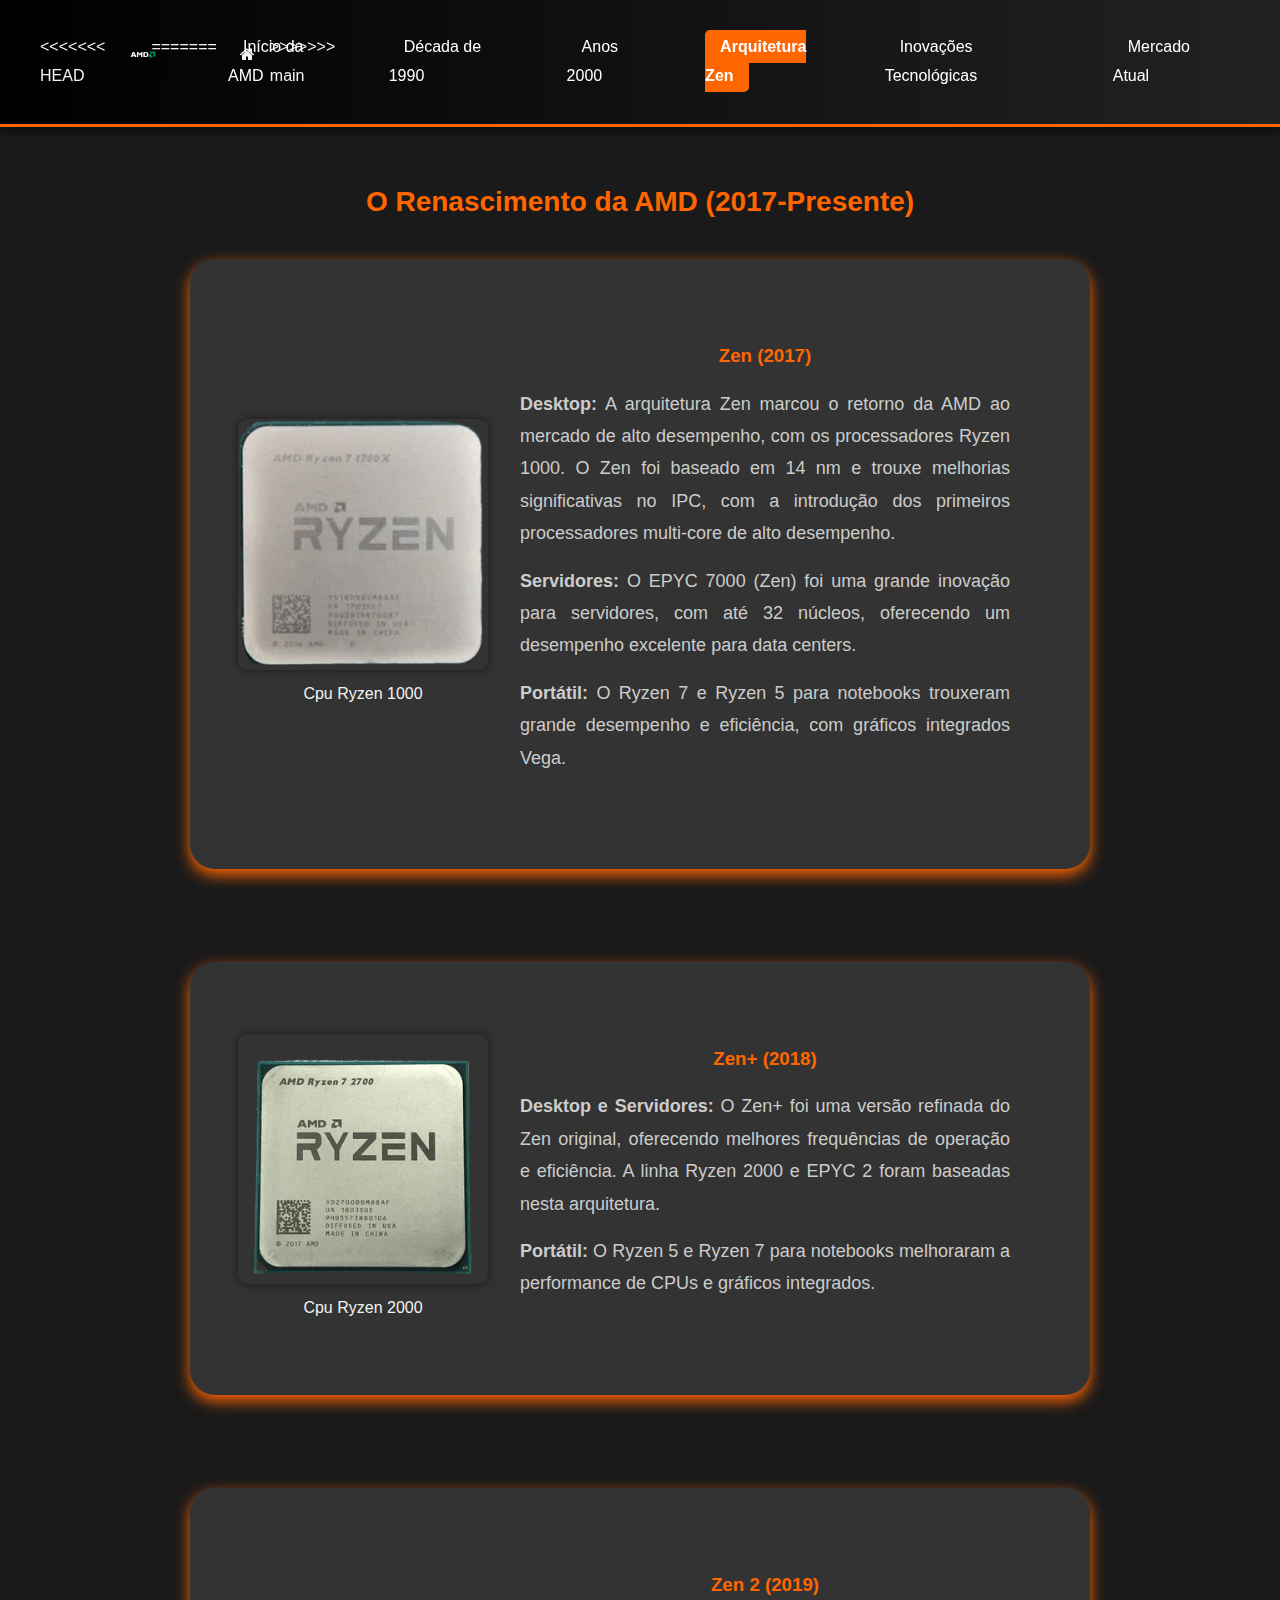
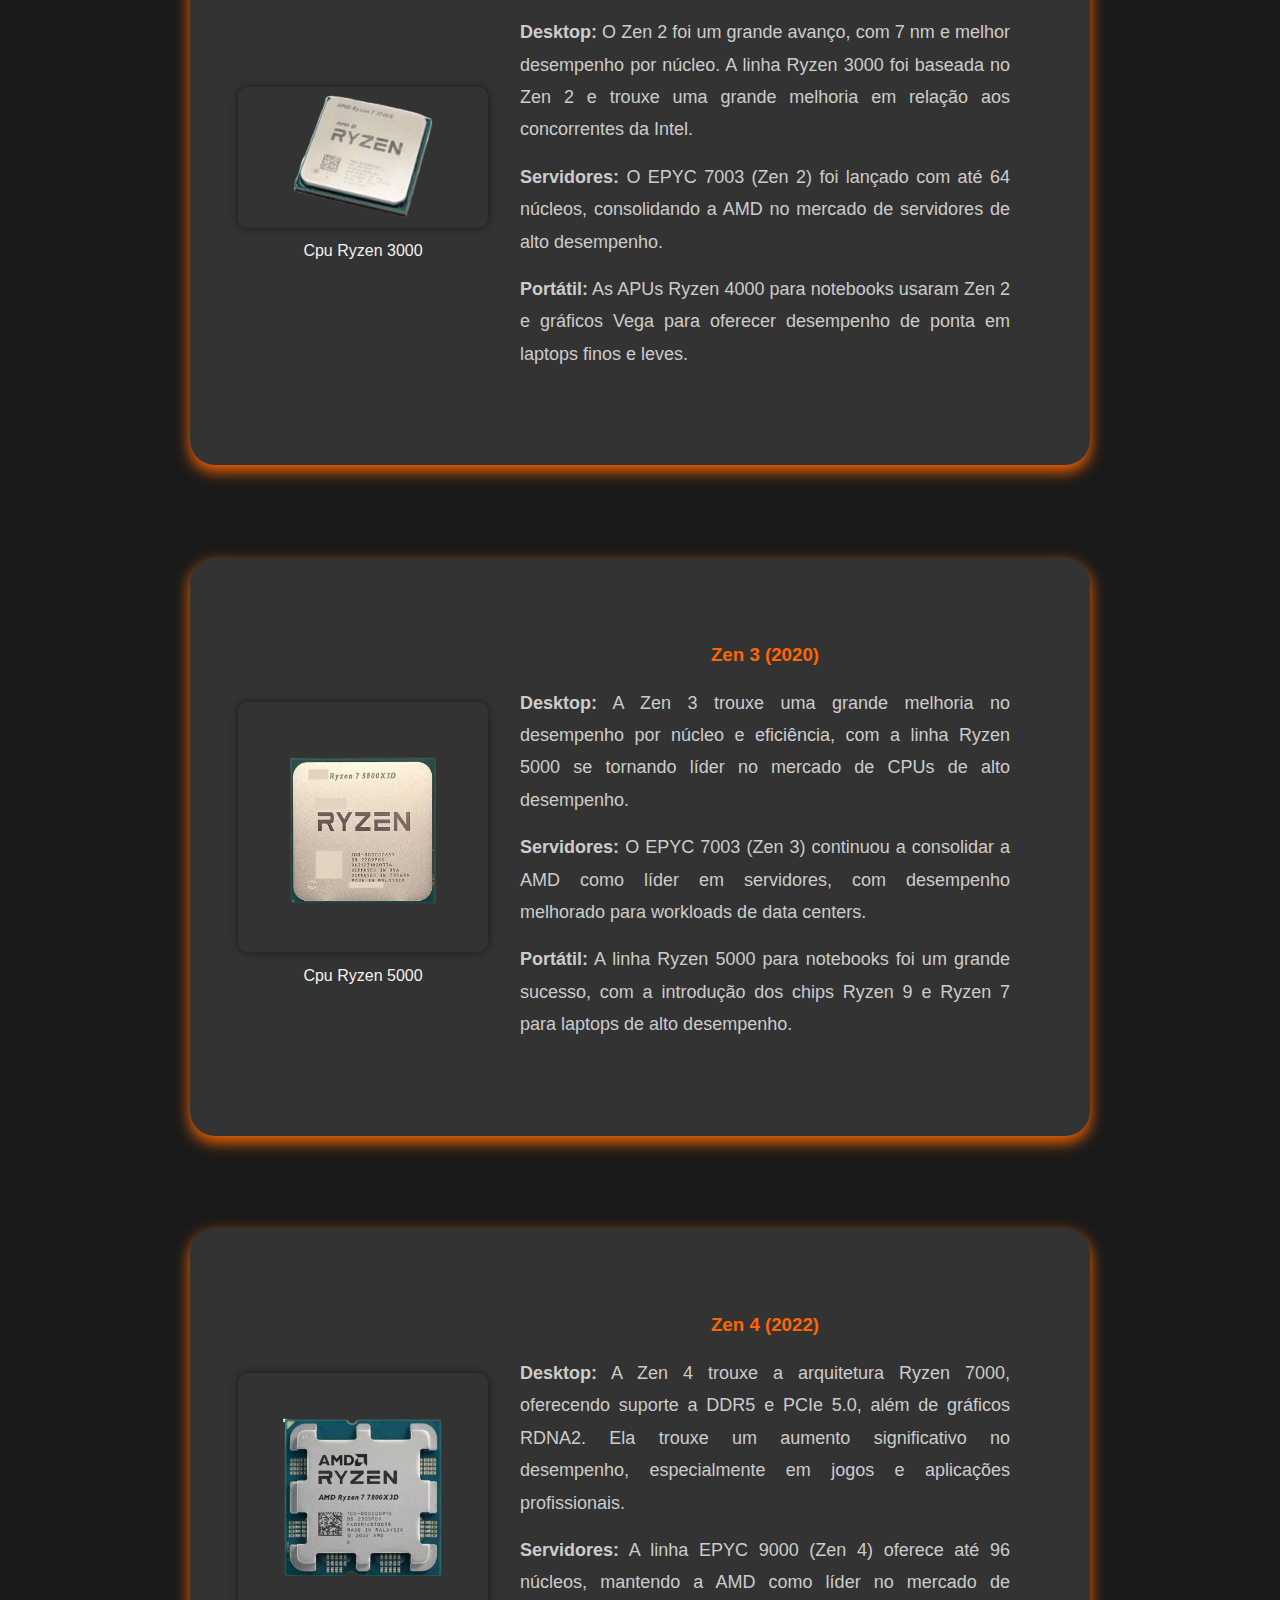
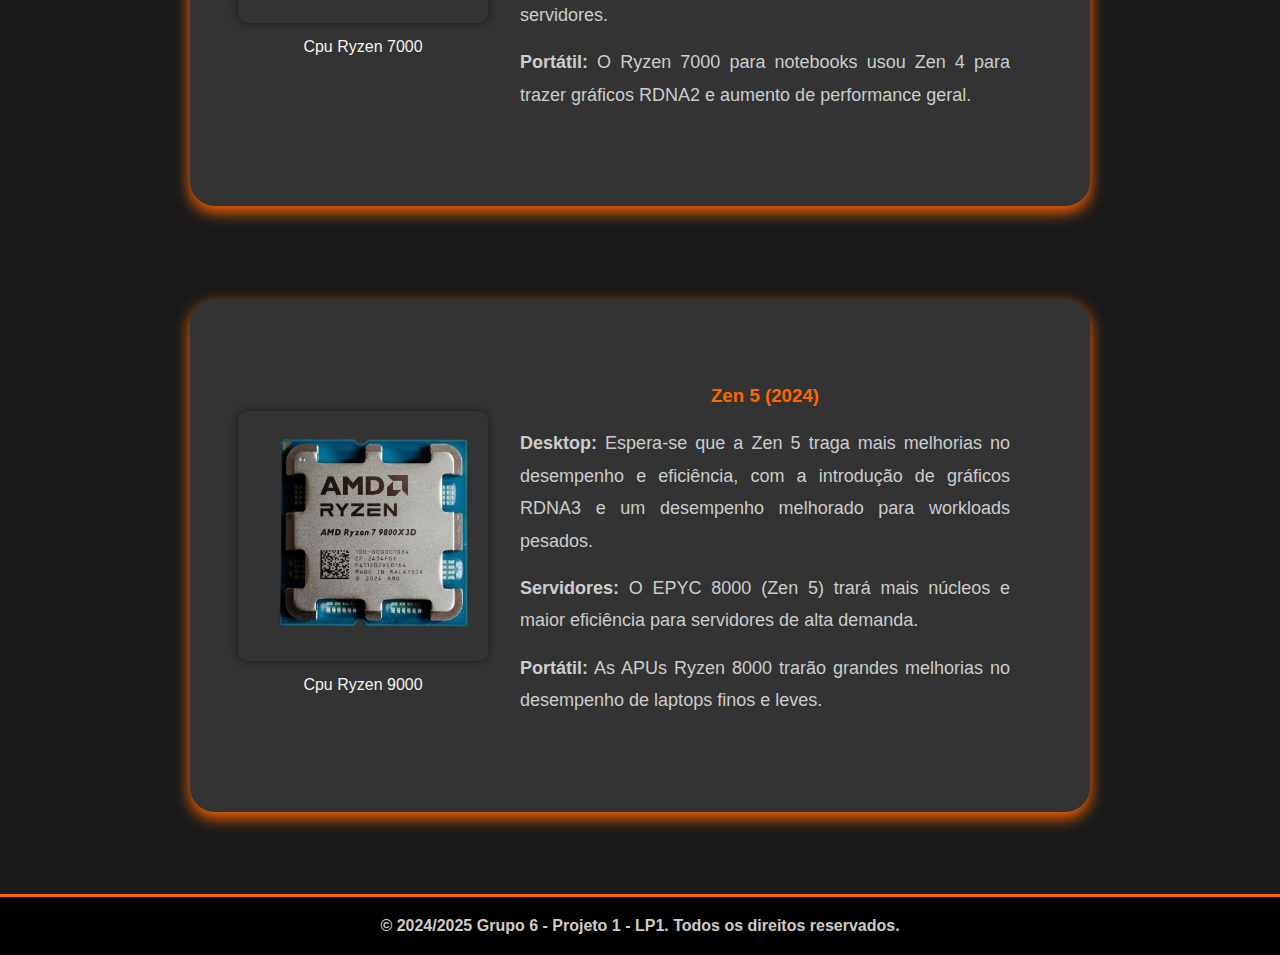
==== commit 0e673eef: "Merge branch 'main' into Dev" ====
--- a/actual.html
+++ b/actual.html
@@ -4,13 +4,18 @@
     <meta charset="UTF-8">
     <meta name="author" content="Joaquim Silva, Peter Oliveira, Rui Maia, Hassen Leandro">
     <link rel="stylesheet" href="styles.css">
+    <link rel="stylesheet" href="https://cdnjs.cloudflare.com/ajax/libs/font-awesome/4.7.0/css/font-awesome.min.css">
     <title>AMD - Arquitetura Zen</title>
 </head>
 <body>
     <header>
         <nav>
             <ul class="nav-left">
+<<<<<<< HEAD
                 <li><a href="index.html" class="custom-button"><img class="logo" src="images/amd.png" alt="Logotipo da AMD"></a></li>
+=======
+                <li><a href="index.html"><i class="fa fa-home"></i></a></li>
+>>>>>>> main
             </ul>
             <ul class="nav-right">
                 <li><a href="inicio.html">Início da AMD</a></li>
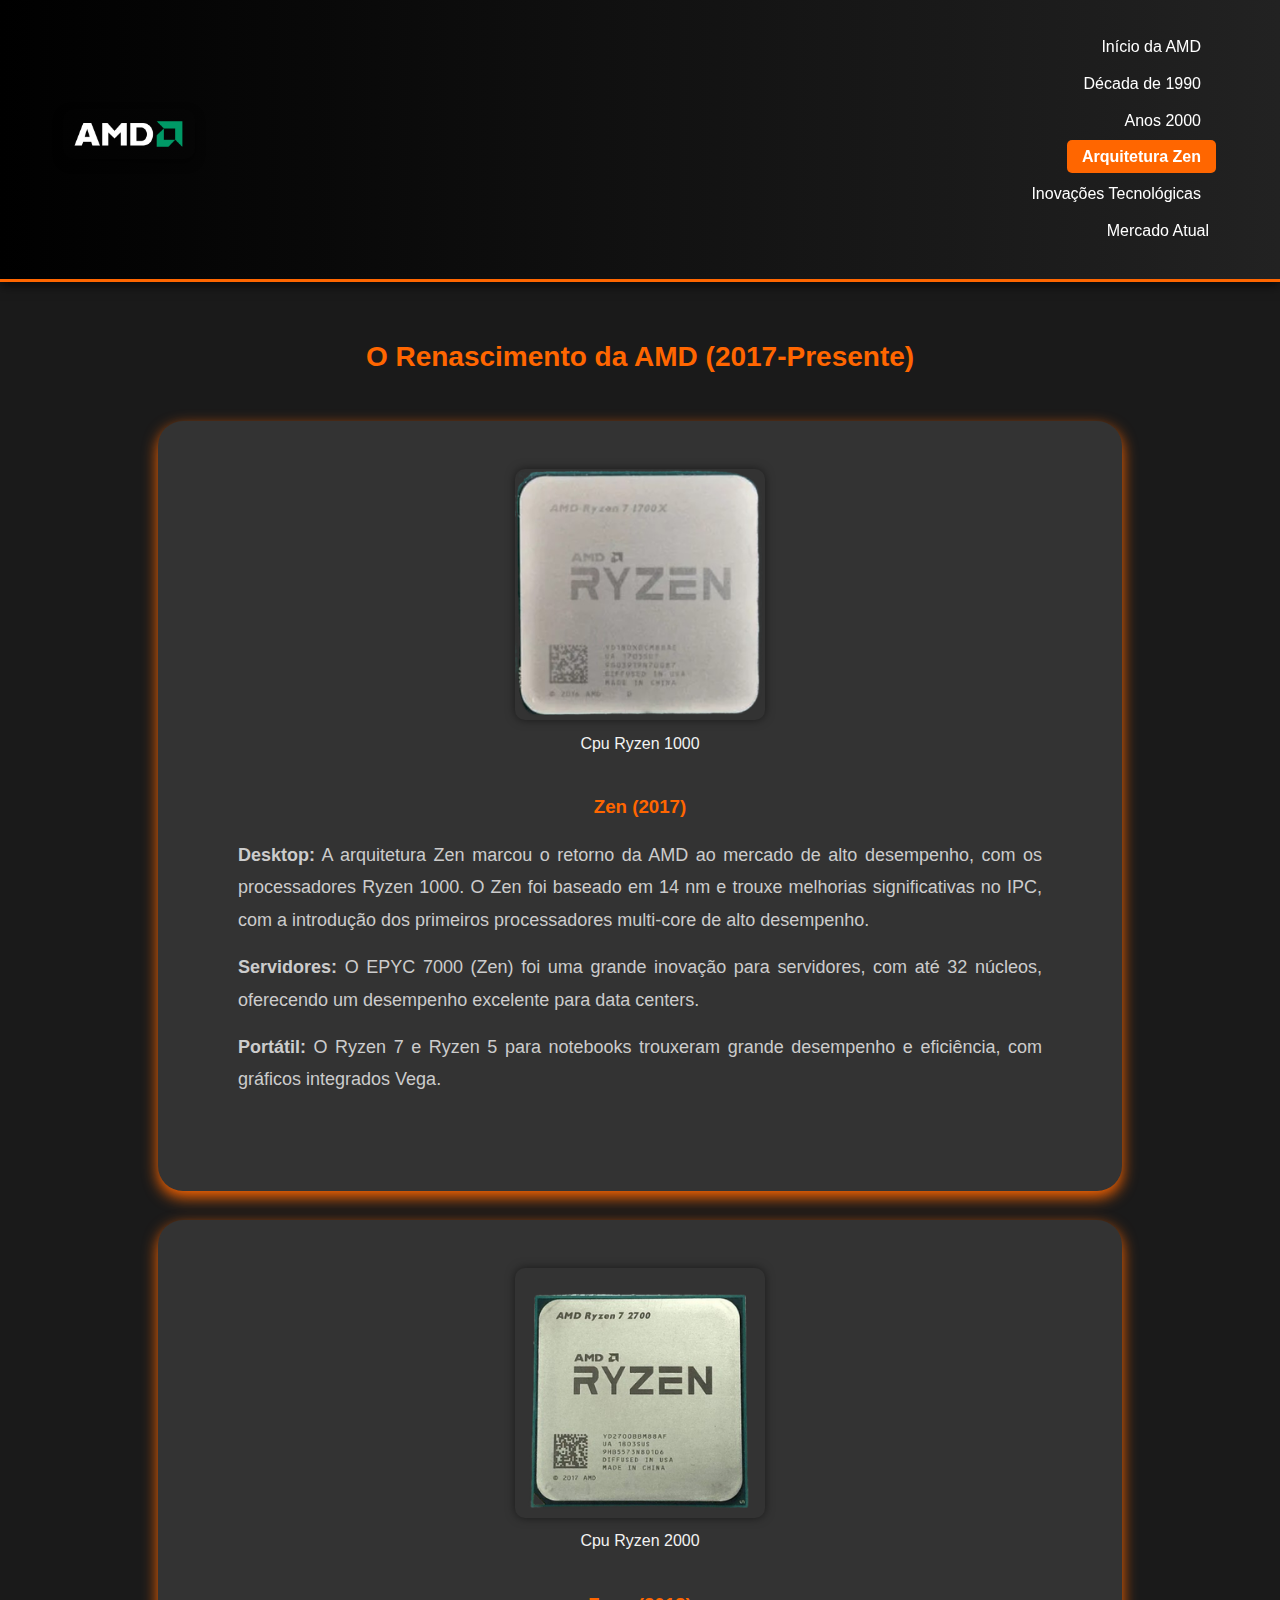
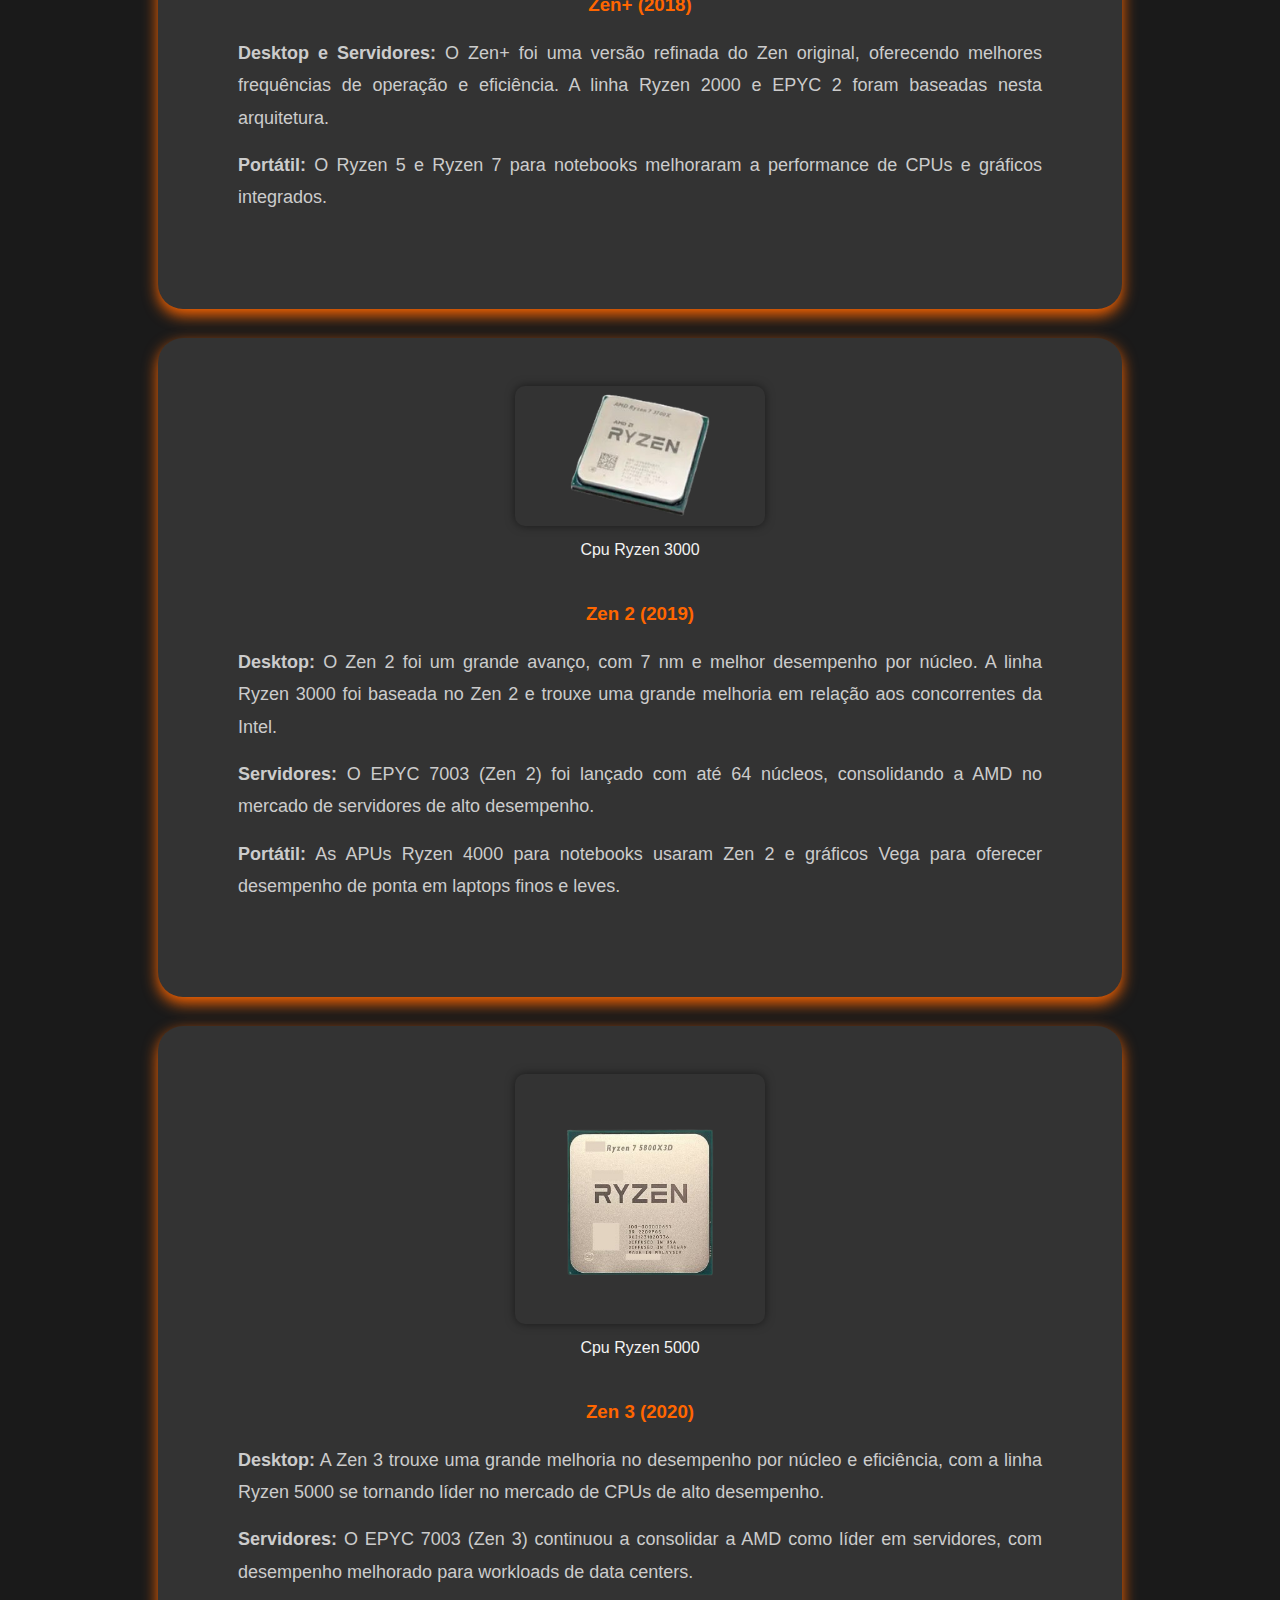
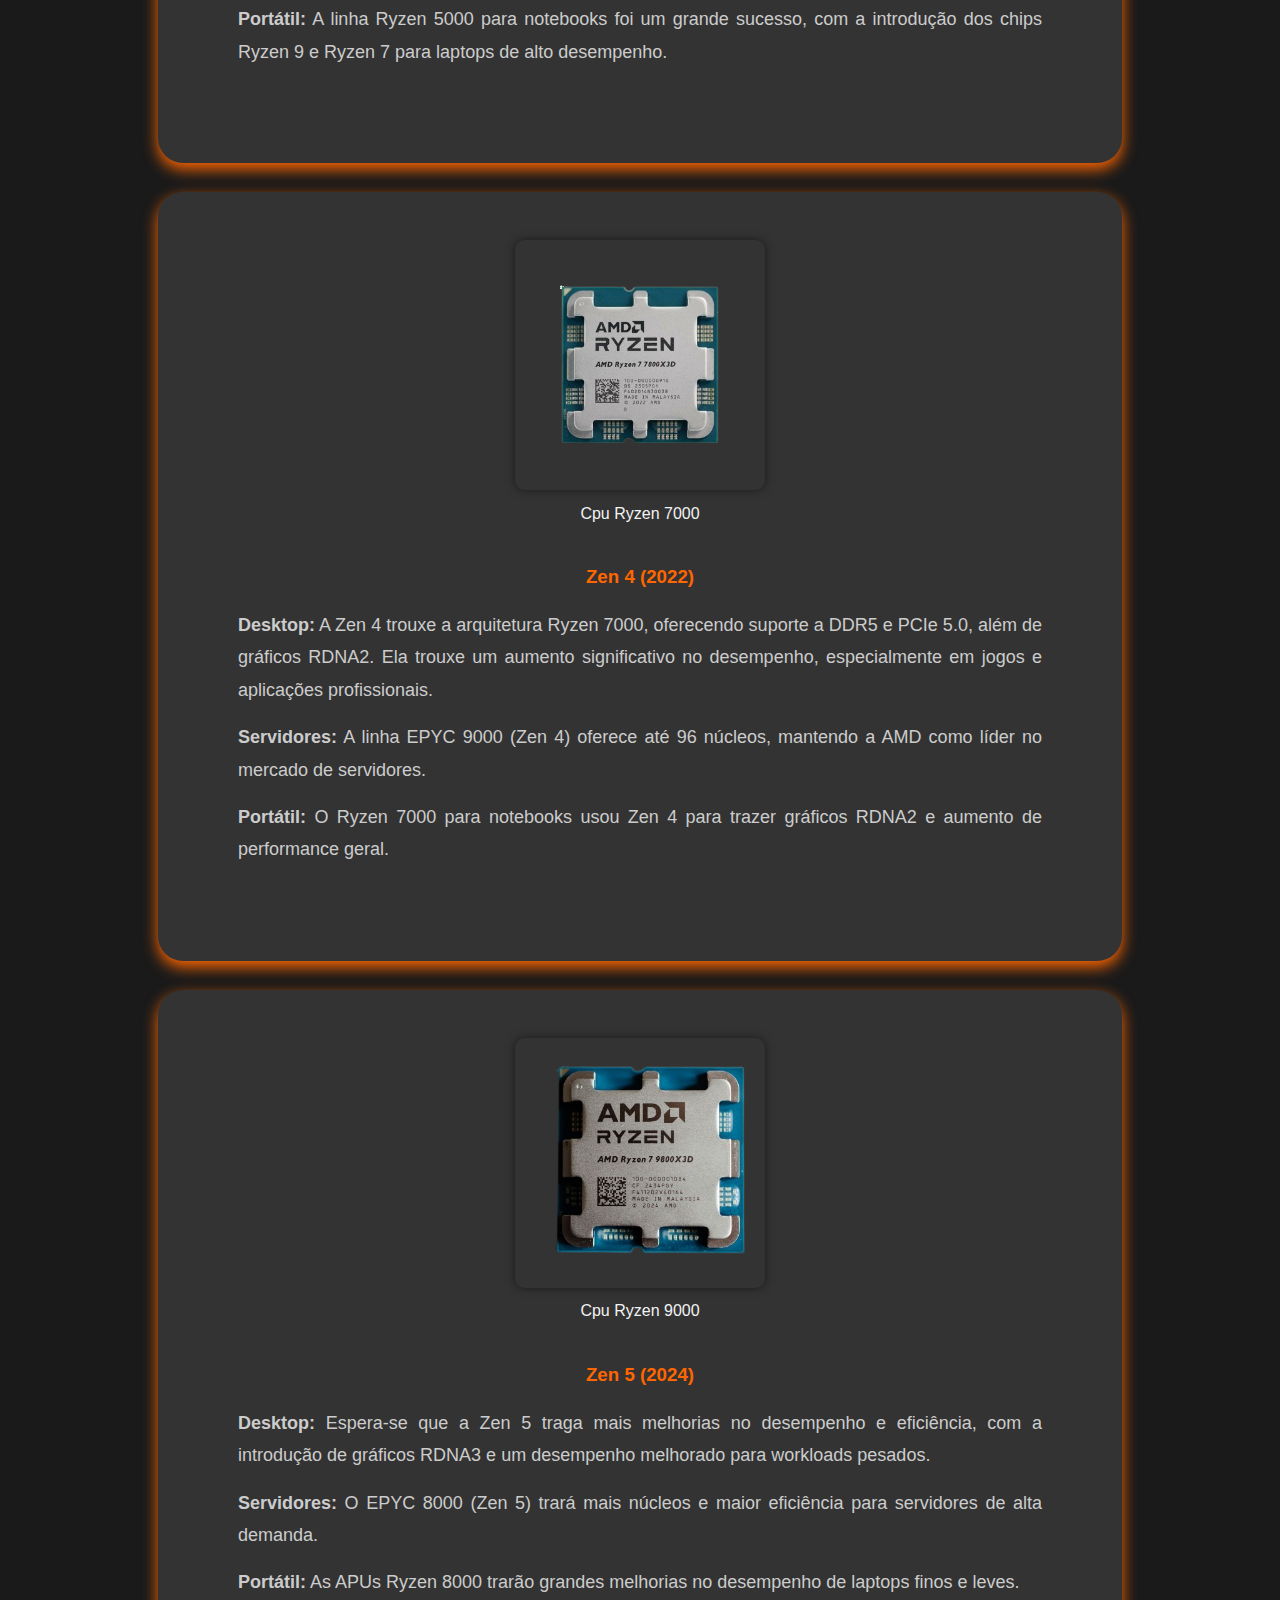
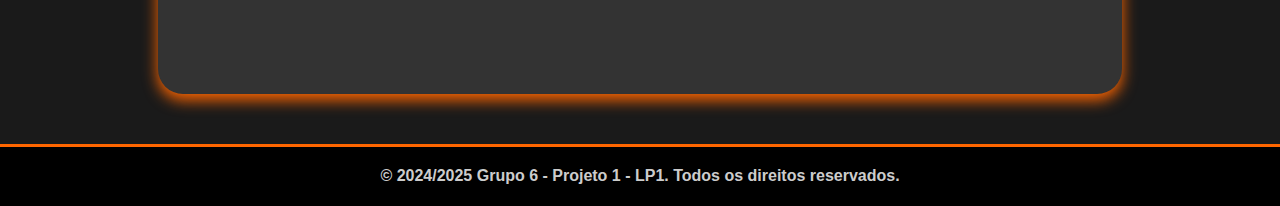
==== commit 87262967: "Update CSS" ====
--- a/actual.html
+++ b/actual.html
@@ -4,18 +4,14 @@
     <meta charset="UTF-8">
     <meta name="author" content="Joaquim Silva, Peter Oliveira, Rui Maia, Hassen Leandro">
     <link rel="stylesheet" href="styles.css">
-    <link rel="stylesheet" href="https://cdnjs.cloudflare.com/ajax/libs/font-awesome/4.7.0/css/font-awesome.min.css">
+    <link rel="icon" type="image/x-icon" href="/images/favicon.png">
     <title>AMD - Arquitetura Zen</title>
 </head>
 <body>
     <header>
         <nav>
             <ul class="nav-left">
-<<<<<<< HEAD
                 <li><a href="index.html" class="custom-button"><img class="logo" src="images/amd.png" alt="Logotipo da AMD"></a></li>
-=======
-                <li><a href="index.html"><i class="fa fa-home"></i></a></li>
->>>>>>> main
             </ul>
             <ul class="nav-right">
                 <li><a href="inicio.html">Início da AMD</a></li>
@@ -30,6 +26,7 @@
     <main>
         <article id="atual">
             <h2>O Renascimento da AMD (2017-Presente)</h2>
+            <br>
             <section>
                 <div class="divleft">
                     <figure>
--- a/styles.css
+++ b/styles.css
@@ -15,6 +15,7 @@
 
 main {
     flex: 1;
+    
 }
 
 /* Corpo */
@@ -241,65 +242,33 @@
 }
 
 /* Responsividade */
-@media (max-width: 750px) {
-    nav {
-        flex-direction: column;
-        align-items: flex-start;
-    }
-
+@media only screen and (max-width: 1330px) {
     nav ul {
-        flex-direction: column;
-        align-items: center;
-    }
-
-    .nav-left,
+        display: block;
+        margin-right: 1em;
+    }
+    .nav-left {
+        max-width: 100%;
+    }
     .nav-right {
-        flex: unset;
-        max-width: 100%;
-    }
-
-    .nav-right {
-        display: none;
-        flex-direction: column;
-        width: 100%;
-        gap: 15px;
-        background-color: #000;
-        padding: 15px 20px;
-    }
-
-    .nav-right.show {
-        display: flex;
-    }
-
-    article {
-        padding: 20px;
-    }
-
-    article h1 {
-        font-size: 28px;
-    }
-
-    article h2 {
-        font-size: 20px;
-    }
-
-    section p {
-        font-size: 16px;
-    }
-
-    .divleft {
-        display: none;
-        margin-left: auto;
-        margin-left: auto;
-        max-width: 250px;
-    }
-    
+        text-align: right;
+    }
+    nav li {
+        float: none;
+    }
+
+    .divleft{
+        grid-column: 1;
+        grid-row: 1;
+    }
+
     .divright {
-        display: none;
-        padding: 2em;
-    }
-
-    footer {
-        padding: 10px;
-    }
-}
+        grid-column: 1;
+        grid-row: 2;
+    }
+
+    section {
+        
+        margin: 0;
+    }
+  }
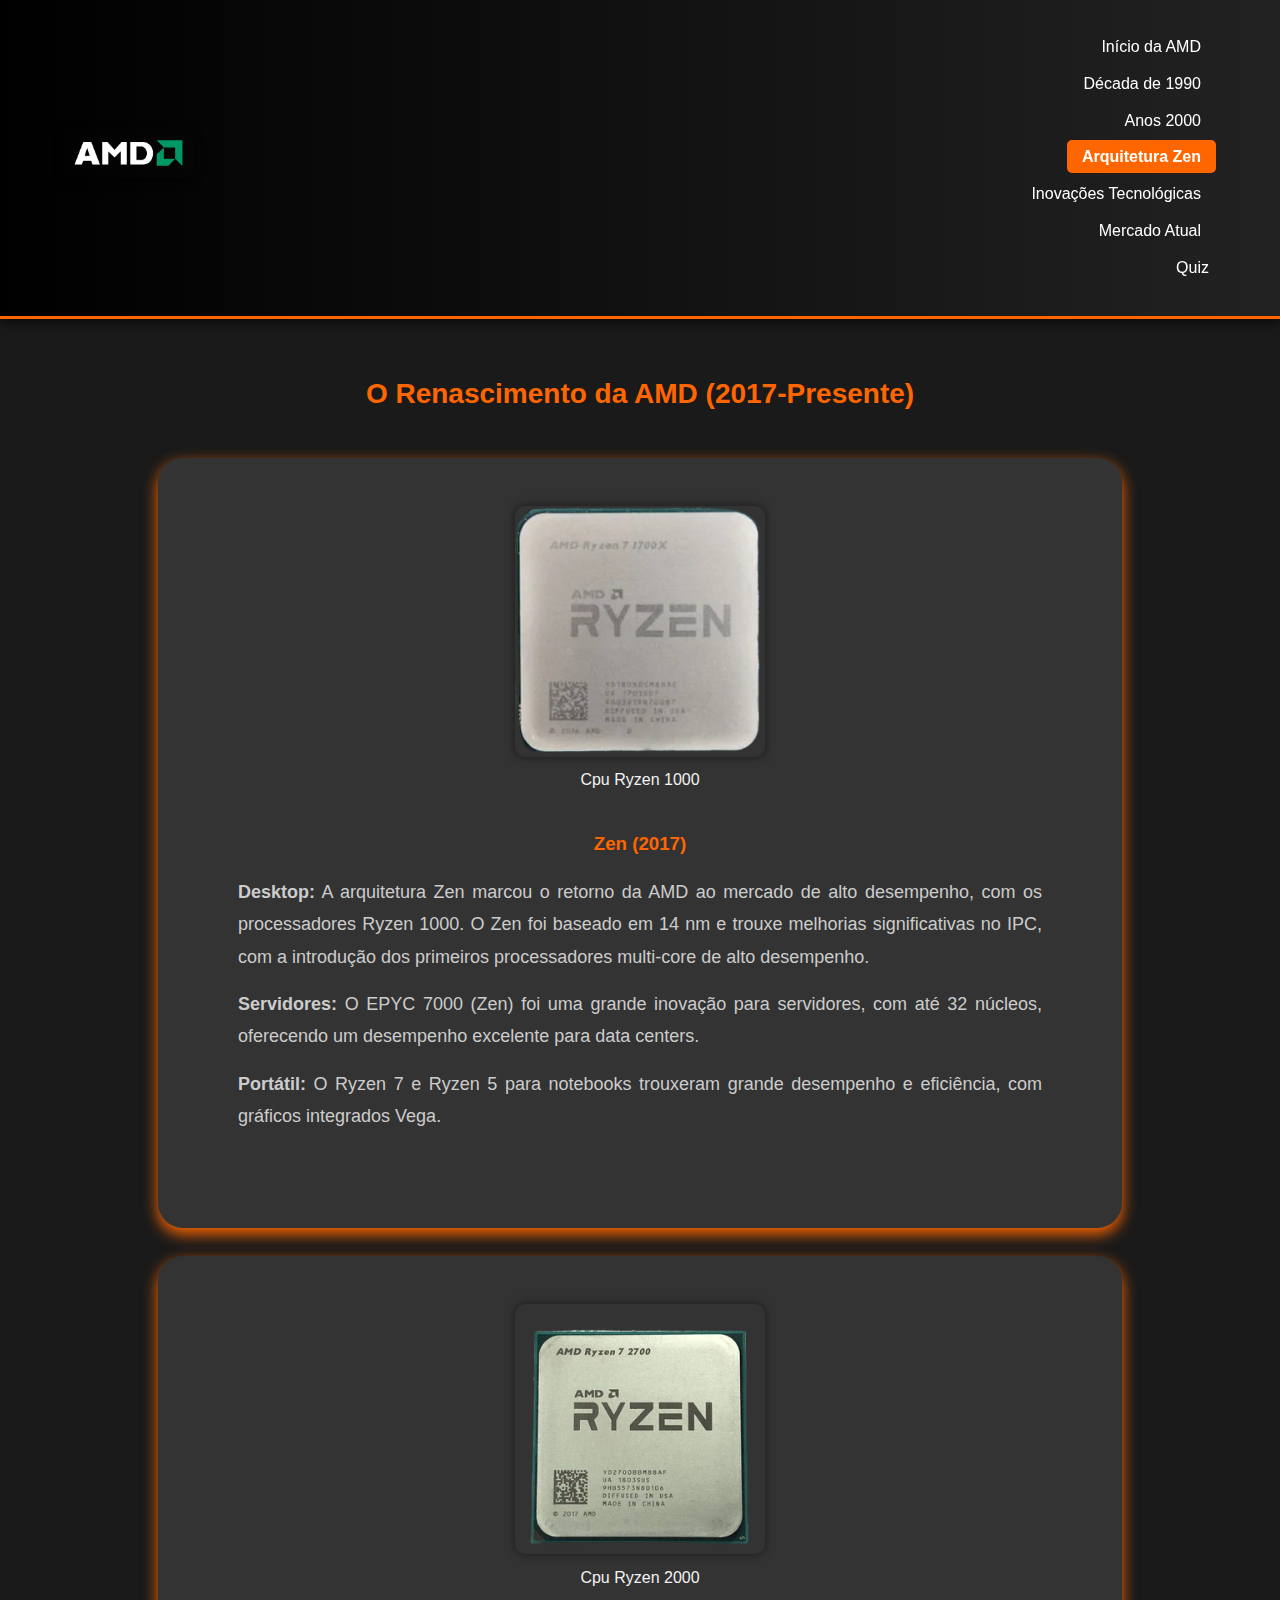
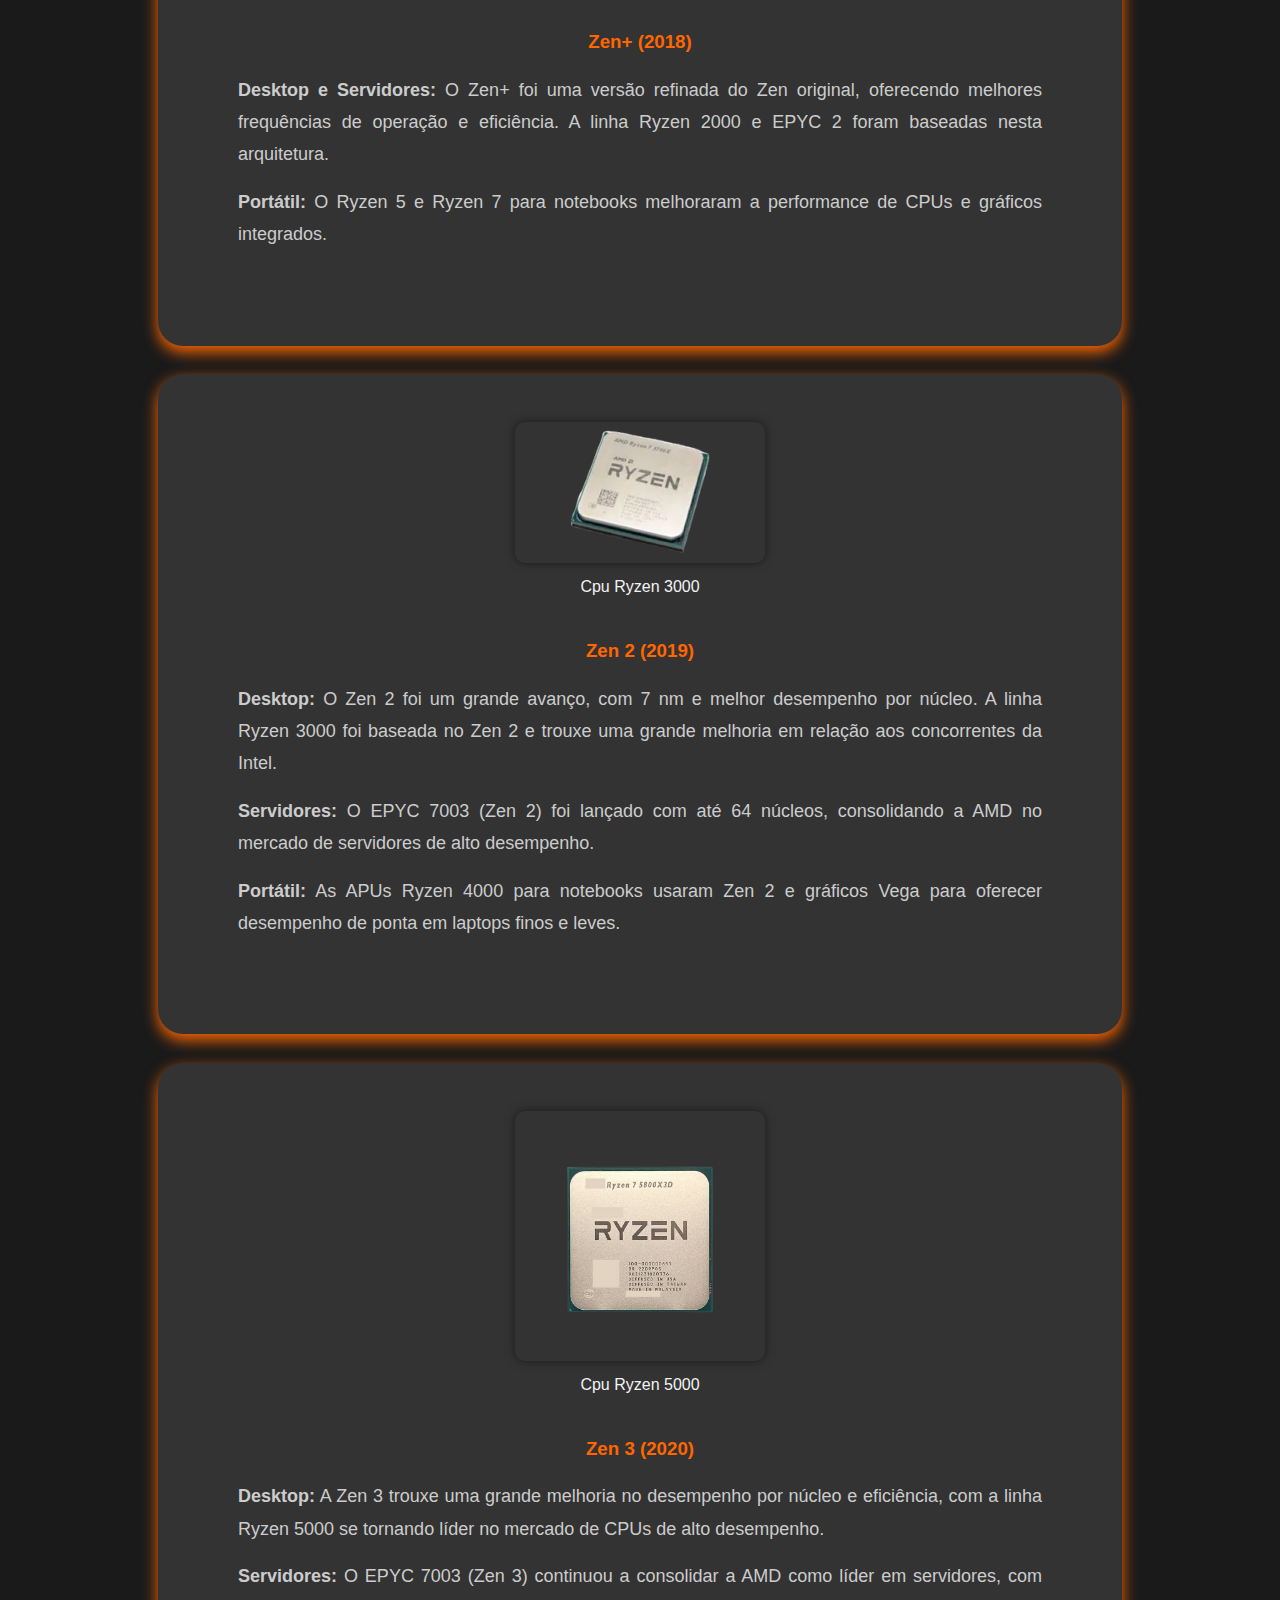
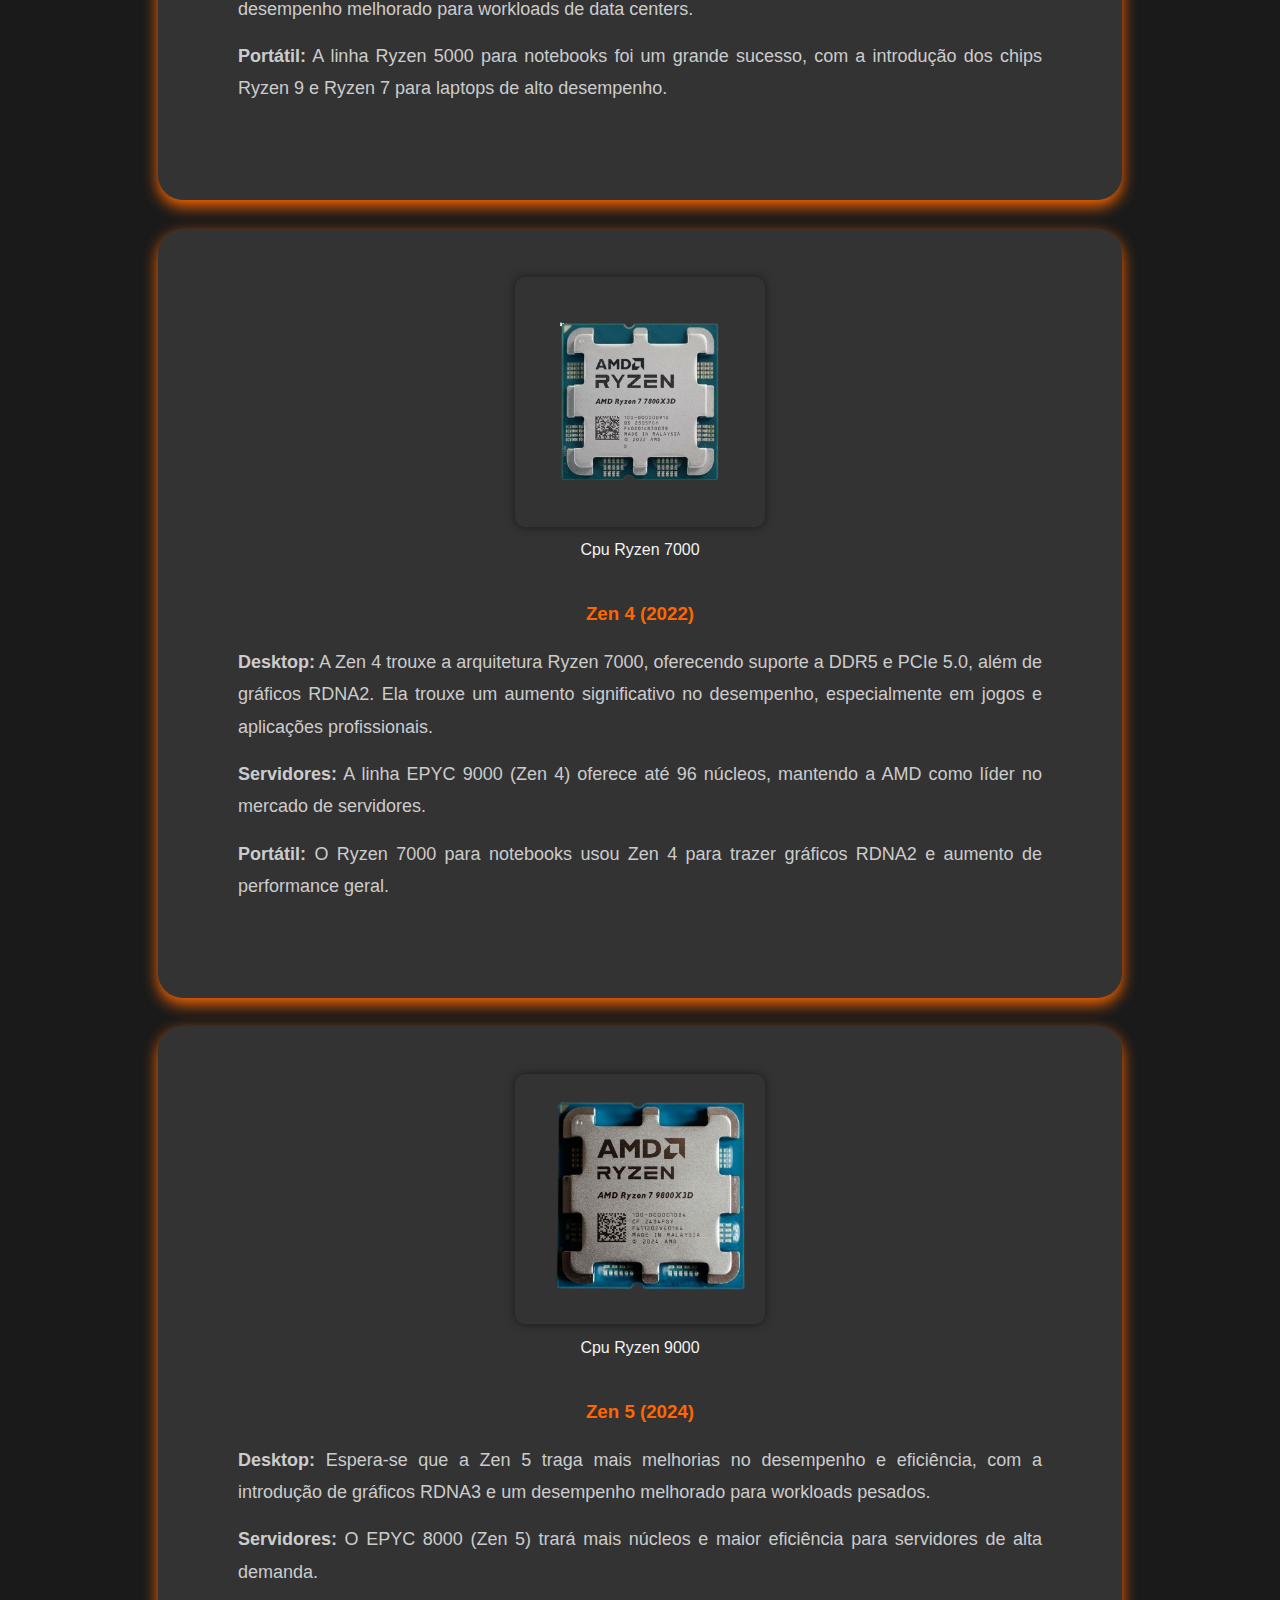
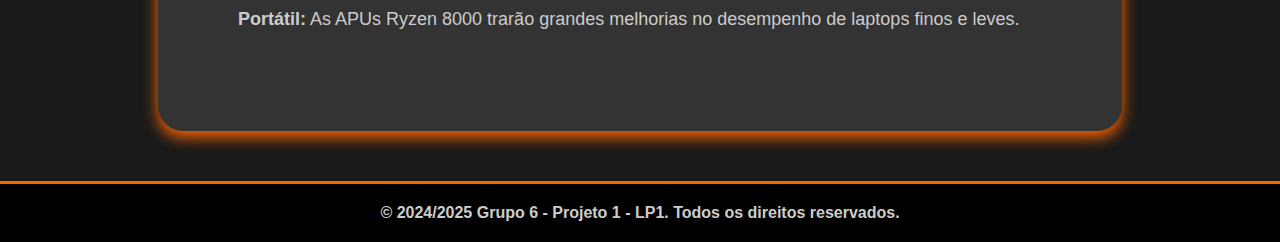
==== commit 1715d94c: "Add quiz to all menus and fix css of footer on quiz page" ====
--- a/actual.html
+++ b/actual.html
@@ -20,6 +20,7 @@
                 <li><a href="actual.html" class="active">Arquitetura Zen</a></li>
                 <li><a href="inovacoes.html">Inovações Tecnológicas</a></li>
                 <li><a href="mercado.html">Mercado Atual</a></li>
+                <li><a href="quiz.html">Quiz</a></li>
             </ul>
         </nav>
     </header>
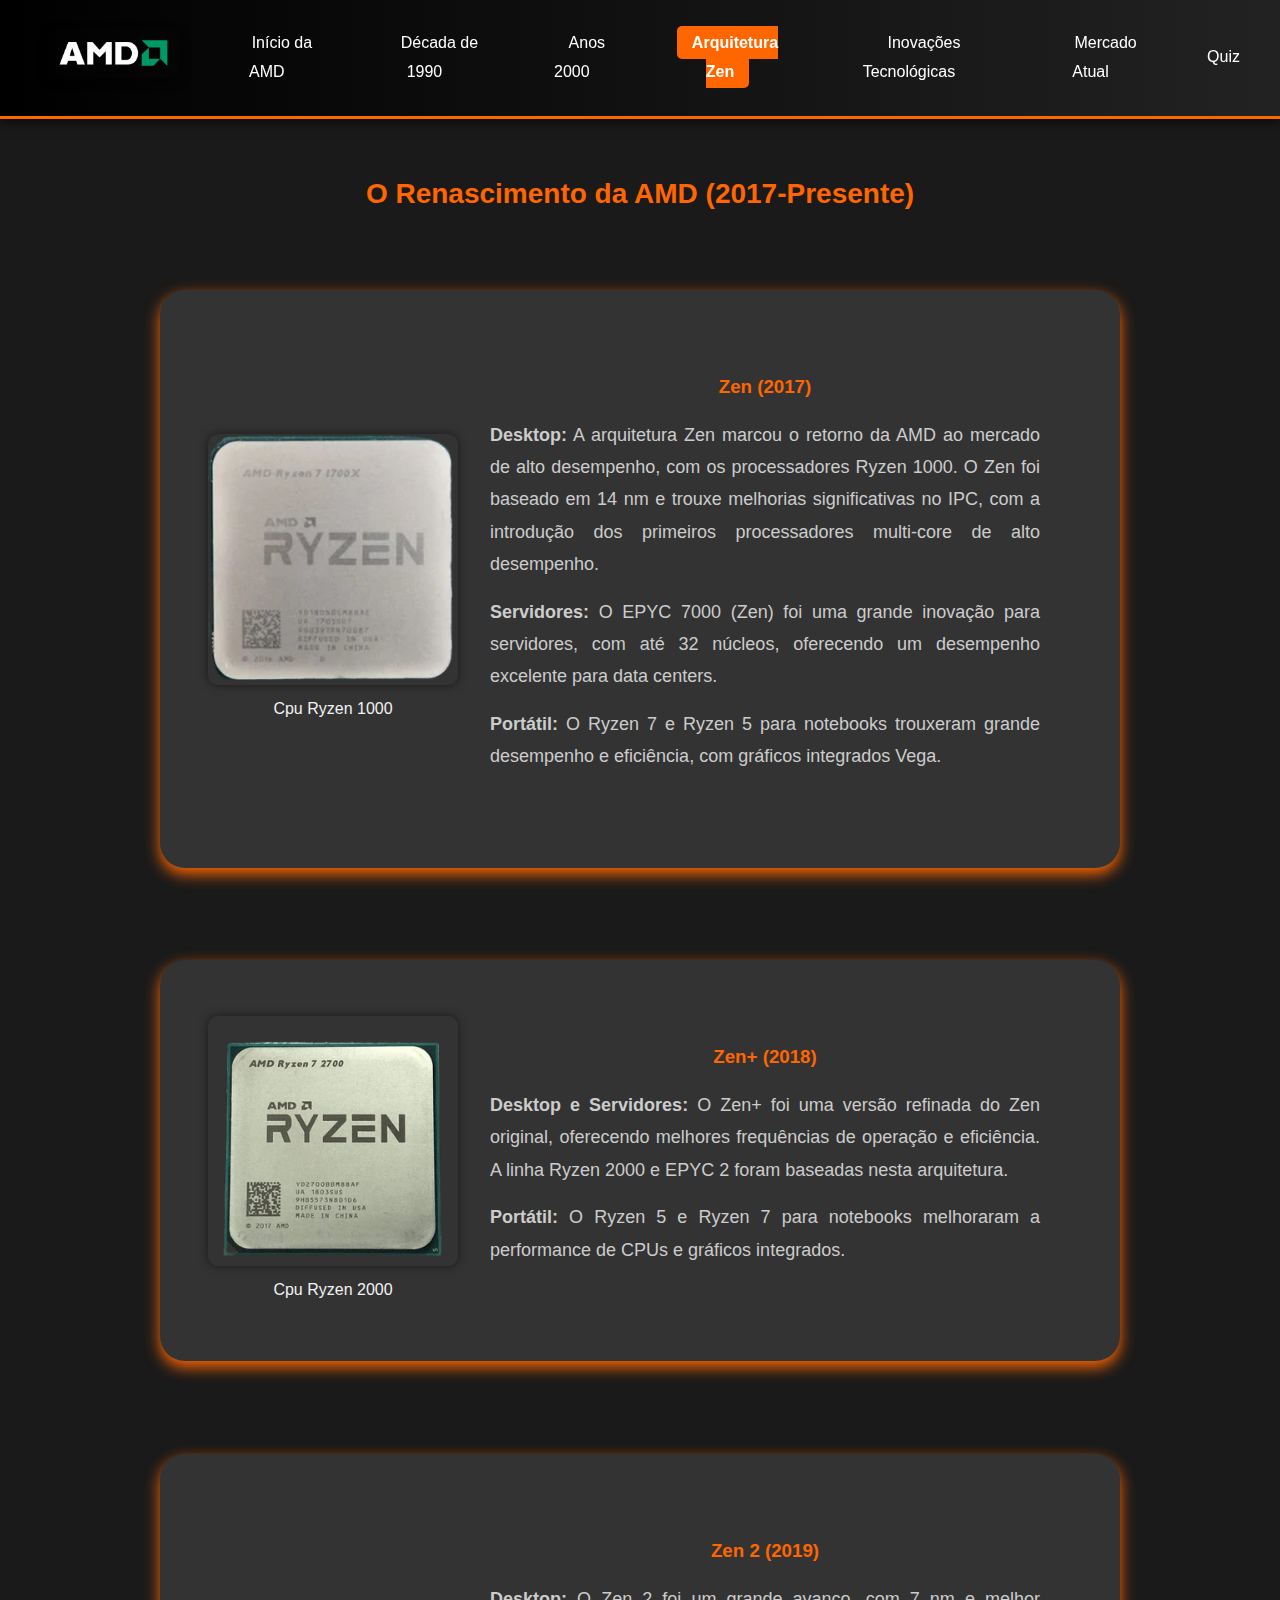
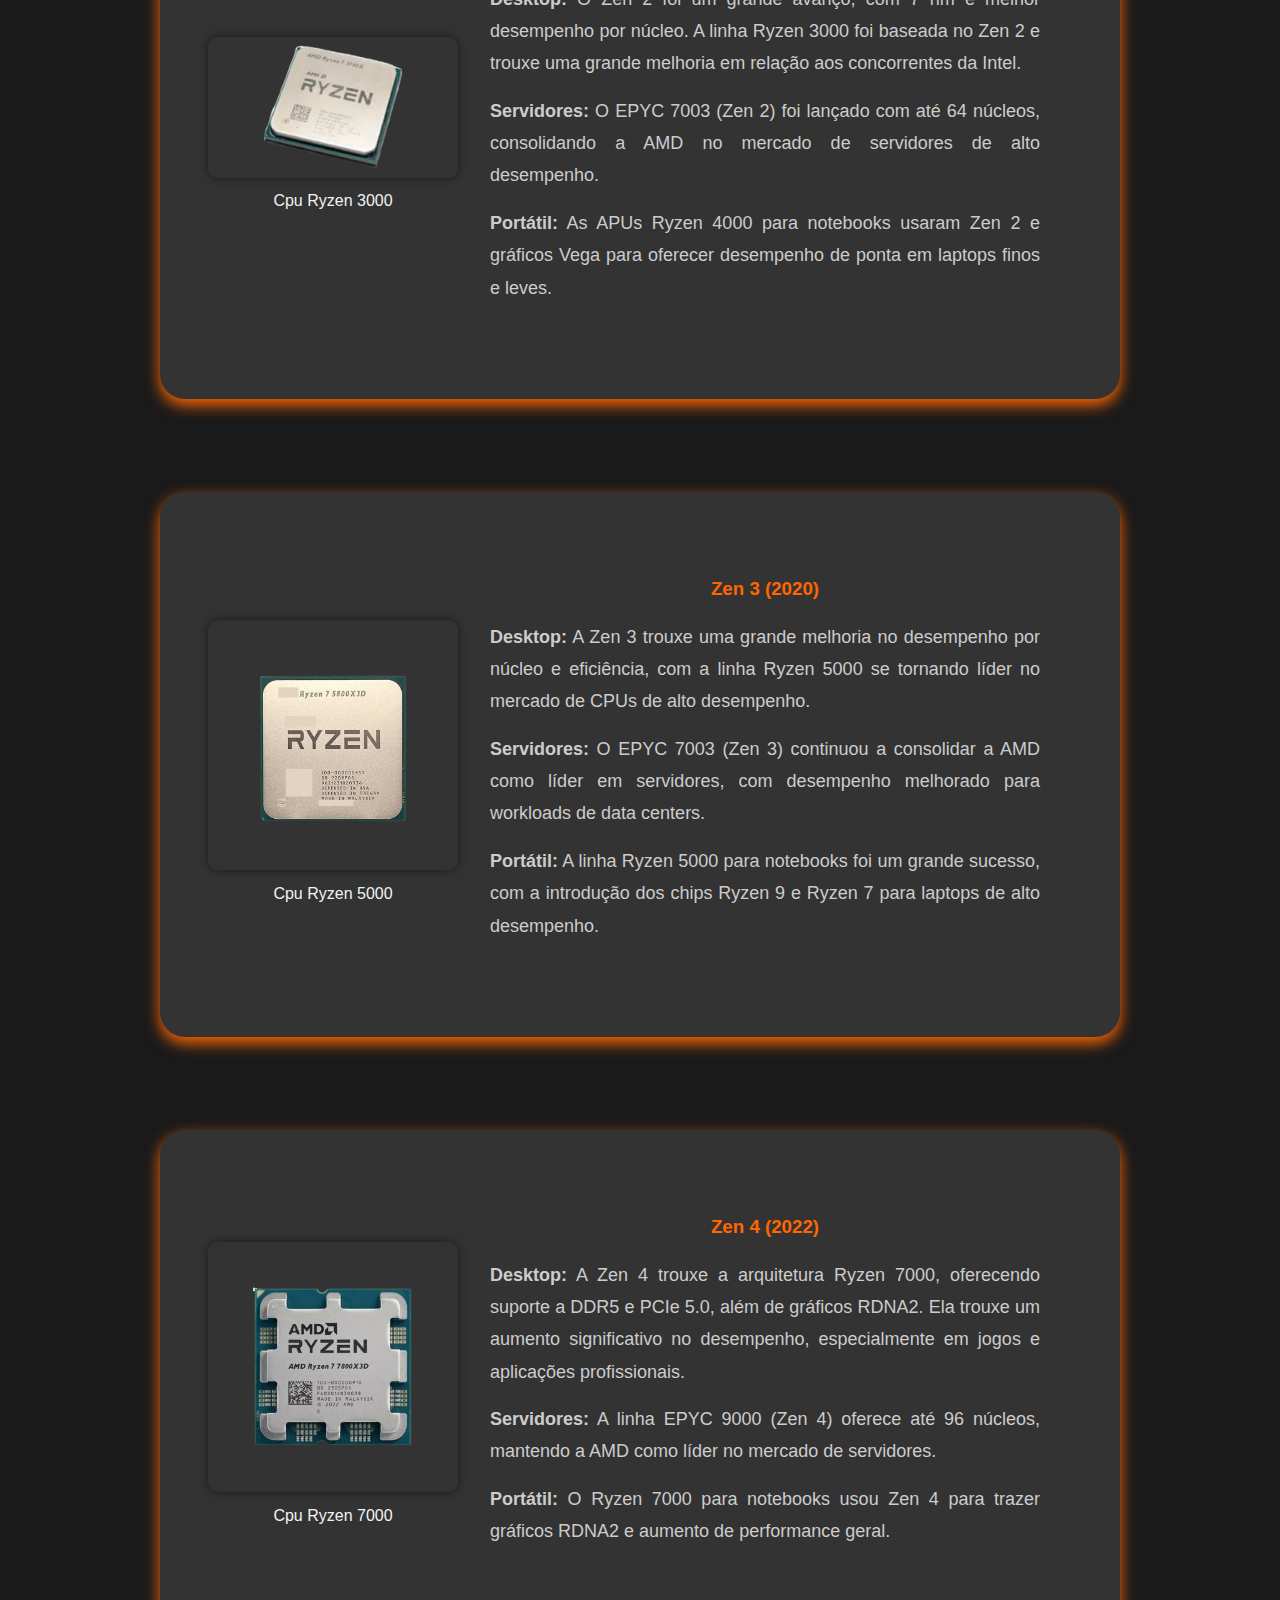
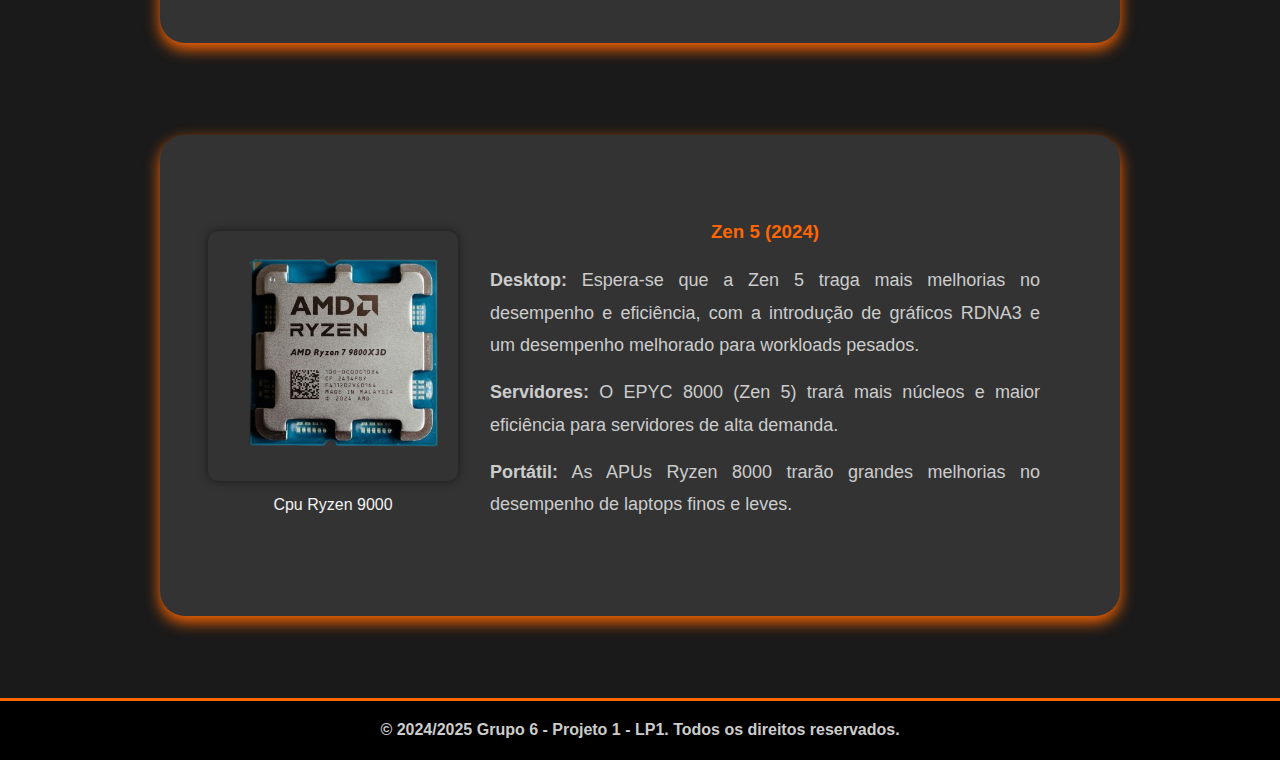
==== commit ab5fedfc: "Fix HTML Structure and update CSS" ====
--- a/actual.html
+++ b/actual.html
@@ -3,6 +3,7 @@
 <head>
     <meta charset="UTF-8">
     <meta name="author" content="Joaquim Silva, Peter Oliveira, Rui Maia, Hassen Leandro">
+    <meta name="viewport" content="width=device-width, initial-scale=1.0">
     <link rel="stylesheet" href="styles.css">
     <link rel="icon" type="image/x-icon" href="/images/favicon.png">
     <title>AMD - Arquitetura Zen</title>
--- a/styles.css
+++ b/styles.css
@@ -1,95 +1,78 @@
-/* Reset básico */
+/* Remover todas os espaçõs dentro e fora da margem de todos os elemntos */
 * {
     margin: 0;
     padding: 0;
-    box-sizing: border-box;
 }
 
 html,
 body {
-    height: 100%;
-    margin: 0;
-    display: flex;
-    flex-direction: column;
-}
-
+    display: flex; /* Definir conteudo do site como contentor flexivel */
+    flex-direction: column; /* Direção da organização dos elelmentos */
+}
+/* Propriedas do Main */
 main {
-    flex: 1;
-    
-}
-
-/* Corpo */
+    flex: 1; /* Posição do main referente ao Contentor */
+}
+
+/* Propriedades do Body */
 body {
-    font-family: 'Roboto', sans-serif;
-    background-color: #1a1a1a;
-    /* Cinza escuro */
-    color: #f2f2f2;
-    /* Texto claro */
-    line-height: 1.8;
-    min-width: 350px;
-    overflow-x: hidden;
-    height: 100%;
-    display: flex;
-    flex-direction: column;
-}
-
-body,
-ul {
-    margin: 0;
-    padding: 0;
-    list-style: none;
-}
-
-/* Cabeçalho */
+    font-family: 'Roboto', sans-serif;/* Tipos de Letras a ser usados ordem esq para a direita */
+    background-color: #1a1a1a; /* Cinza escuro */
+    color: #f2f2f2;/* Texto claro */
+    line-height: 1.8;/* Altura linha */
+    min-width: 350px;/* Largura minima */
+    overflow-x: hidden;/* Se o conteudo saira dos limites, esconder conteudo */
+}
+
+/* Propriedades Header */
 header {
-    background: linear-gradient(90deg, #000, #222);
-    padding: 15px 20px;
-    border-bottom: 3px solid #ff6600;
-    /* Destaque laranja */
-    box-shadow: 0px 4px 10px rgba(0, 0, 0, 0.6);
-    position: sticky;
-    top: 0;
-    z-index: 1000;
-    display: flex;
-    justify-content: space-between;
-    align-items: center;
-}
-
-/* Navegação */
+    background: linear-gradient(90deg, #000, #222);/* Gradiente de 90g */
+    padding: 15px 20px; /* Espaço dentro da borda */
+    border-bottom: 3px solid #ff6600;/* Destaque laranja */    
+    box-shadow: 0px 4px 10px rgba(0, 0, 0, 0.6); /* Sombra preta 0 em x, 4 em y, 10 para espalhar*/
+    position: sticky; /* Manter a Nav Bar colada ao topo */
+    top: 0; /* Definir margem superior */
+    display: flex; /* Definir conteudo do site como contentor flexivel */
+    justify-content: space-between; /* Alinhar elementos */
+    align-items: center; /* Alinhar texto  */
+}
+
+/* Propriedades da Nav Bar */
 nav {
-    display: flex;
-    justify-content: space-between;
-    align-items: center;
-    padding: 10px 20px;
-    border-radius: 15px;
-    width: 100%;
-}
-
+    display: flex; /* Definir conteudo do site como contentor flexivel */
+    justify-content: space-between; /* Alinhar elementos */
+    align-items: center; /* Alinhar texto  */
+    padding: 10px 20px; /* Espaço dentro da borda */
+    border-radius: 15px; /* Fazer borda arredondada */
+    width: 100%; /* Largura que pode utilizar */
+}
+/* Propriedades da Lista desordenada */
 nav ul {
-    list-style-type: none;
-    display: flex;
-}
-
-/* Menu à esquerda (Logo)*/
+    list-style: none; /* Remover os Pontos */
+    display: flex; /* Definir conteudo do site como contentor flexivel */
+}
+
+/* Propriedades Menu à esquerda (Logo) */
 .nav-left {
-    flex: 1;
-    max-width: 15%;
-}
-
+    flex: 1; /* Posição do main referente ao Contentor */
+    max-width: 15%; /* Largura maxima que pode utilizar */
+}
+/* Propriedades Logo */
 .nav-left img {
-    max-height: 50px;
-}
+    max-height: 50px; /* Altura maxima que pode utilizar */
+}
+/* FIM ----- Propriedades da Nav Bar */
 
 /* Menu à direita */
 .nav-right {
-    flex: 2;
-    justify-content: flex-end;
-    gap: 20px;
-    align-items: center;
+    flex: 2; /* Posição do main referente ao Contentor */
+    justify-content: flex-end; /* Alinhar elementos */
+    gap: 20px; /* Distancia entre elementos */
+    align-items: center; /* Alinhar texto */
 }
 
 .nav-right a {
-    color: #fff;
+    color: #fff; /* Cor do texto elementos */
     text-decoration: none;
     font-size: 16px;
     transition: color 0.3s ease;
@@ -241,8 +224,61 @@
     /* Efeito zoom ao passar o mouse */
 }
 
-/* Responsividade */
-@media only screen and (max-width: 1330px) {
+.quiz-question {
+    margin-bottom: 20px;
+}
+
+.quiz-option {
+    margin: 10px 0;
+}
+
+.quiz-option label {
+    cursor: pointer;
+}
+
+.correct-answer {
+    display: none;
+    margin-top: 10px;
+    padding: 10px;
+    border-radius: 5px;
+    font-weight: bold;
+}
+
+.correct-answer.correct {
+    background-color: #4caf50; /* Verde para correto */
+    color: #fff;
+}
+
+.correct-answer.incorrect {
+    background-color: #f44336; /* Vermelho para incorreto */
+    color: #fff;
+}
+
+/* Mostrar a resposta correta/errada quando selecionado */
+input[type="radio"]:checked + label + .correct-answer {
+    display: block;
+}
+
+/* Tornar os inputs de rádio mutuamente exclusivos */
+input[type="radio"]:disabled {
+    pointer-events: none; /* Desabilita o input após a seleção */
+    
+}
+input[type="radio"]:disabled {
+    background: dimgray;
+}
+
+/* Tornar o site responsivo */
+
+@media only screen and (max-width: 1450px) {
+    nav {
+        text-align: center;
+        margin-left: auto;
+        margin-right: auto;
+        padding: 5px; 
+    }
+}
+@media only screen and (max-width: 1200px) {
     nav ul {
         display: block;
         margin-right: 1em;
@@ -251,24 +287,38 @@
         max-width: 100%;
     }
     .nav-right {
-        text-align: right;
+        display: grid;
+        text-align: center;
     }
     nav li {
         float: none;
     }
-
-    .divleft{
+    nav ul li:last-child {
+        grid-column: 3;
+    }
+
+    section {
+        margin: 0;
+    }
+}
+@media (max-width: 1000px){
+
+    nav ul li:last-child {
+        grid-column: 2;
+    }
+}
+@media (max-width: 700px){
+
+    nav ul li:last-child {
         grid-column: 1;
-        grid-row: 1;
-    }
-
-    .divright {
-        grid-column: 1;
-        grid-row: 2;
-    }
-
-    section {
-        
-        margin: 0;
-    }
-  }
+    }
+}
+
+@media (max-width: 500px){
+    nav {
+        display: block;
+    }
+    .nav-right {
+        display: block;
+    }
+}
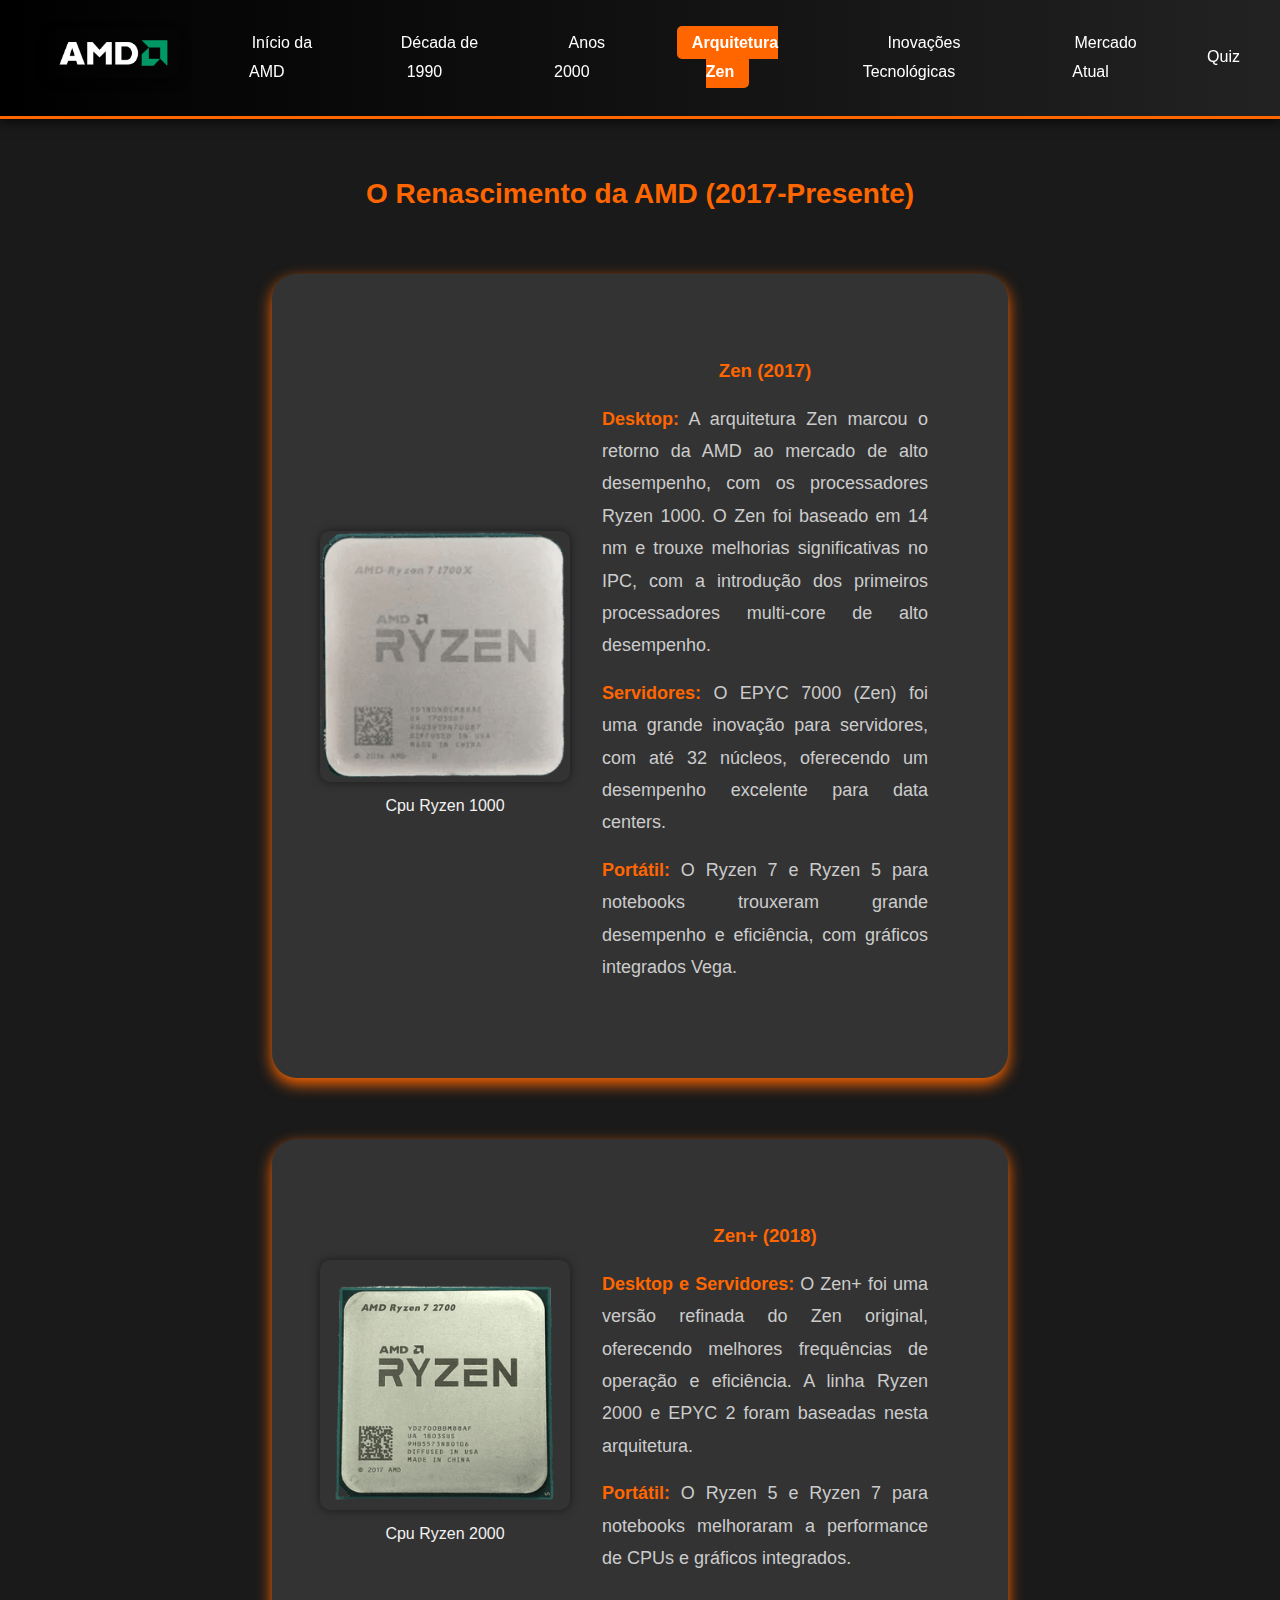
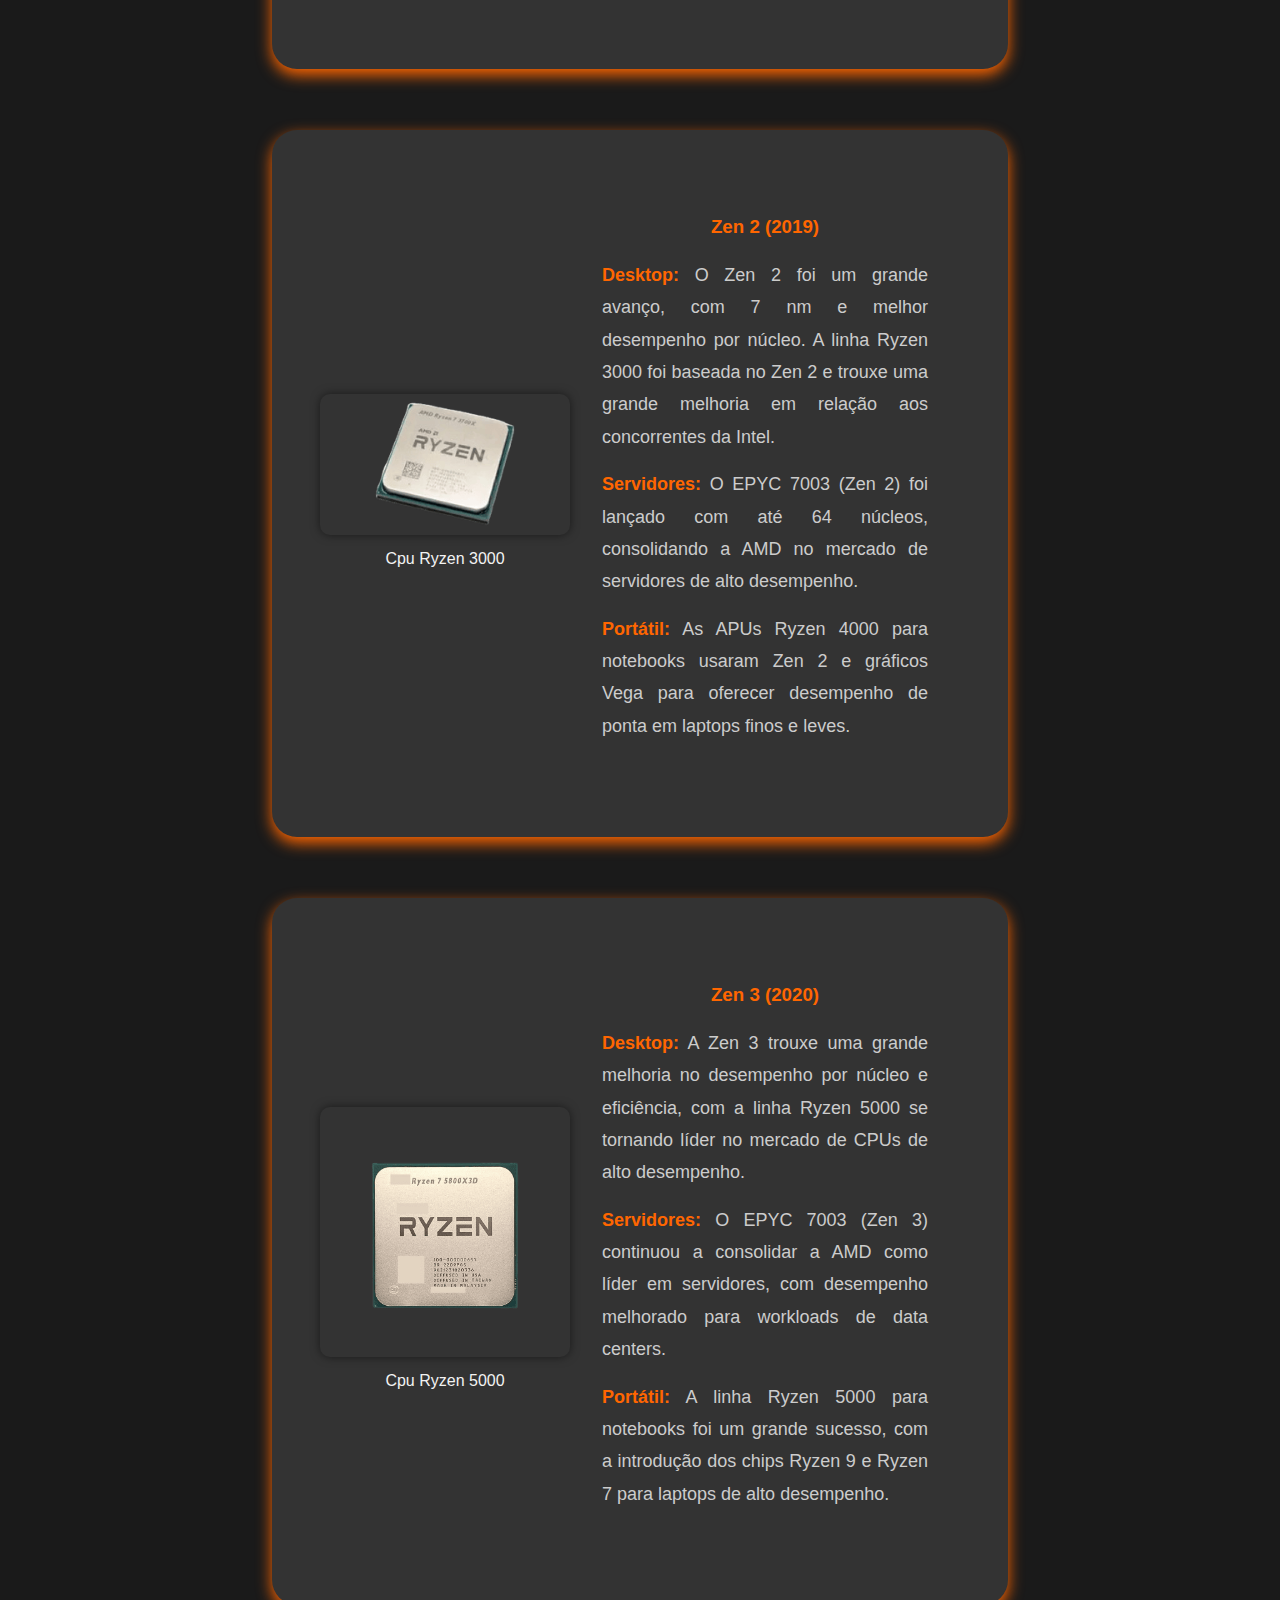
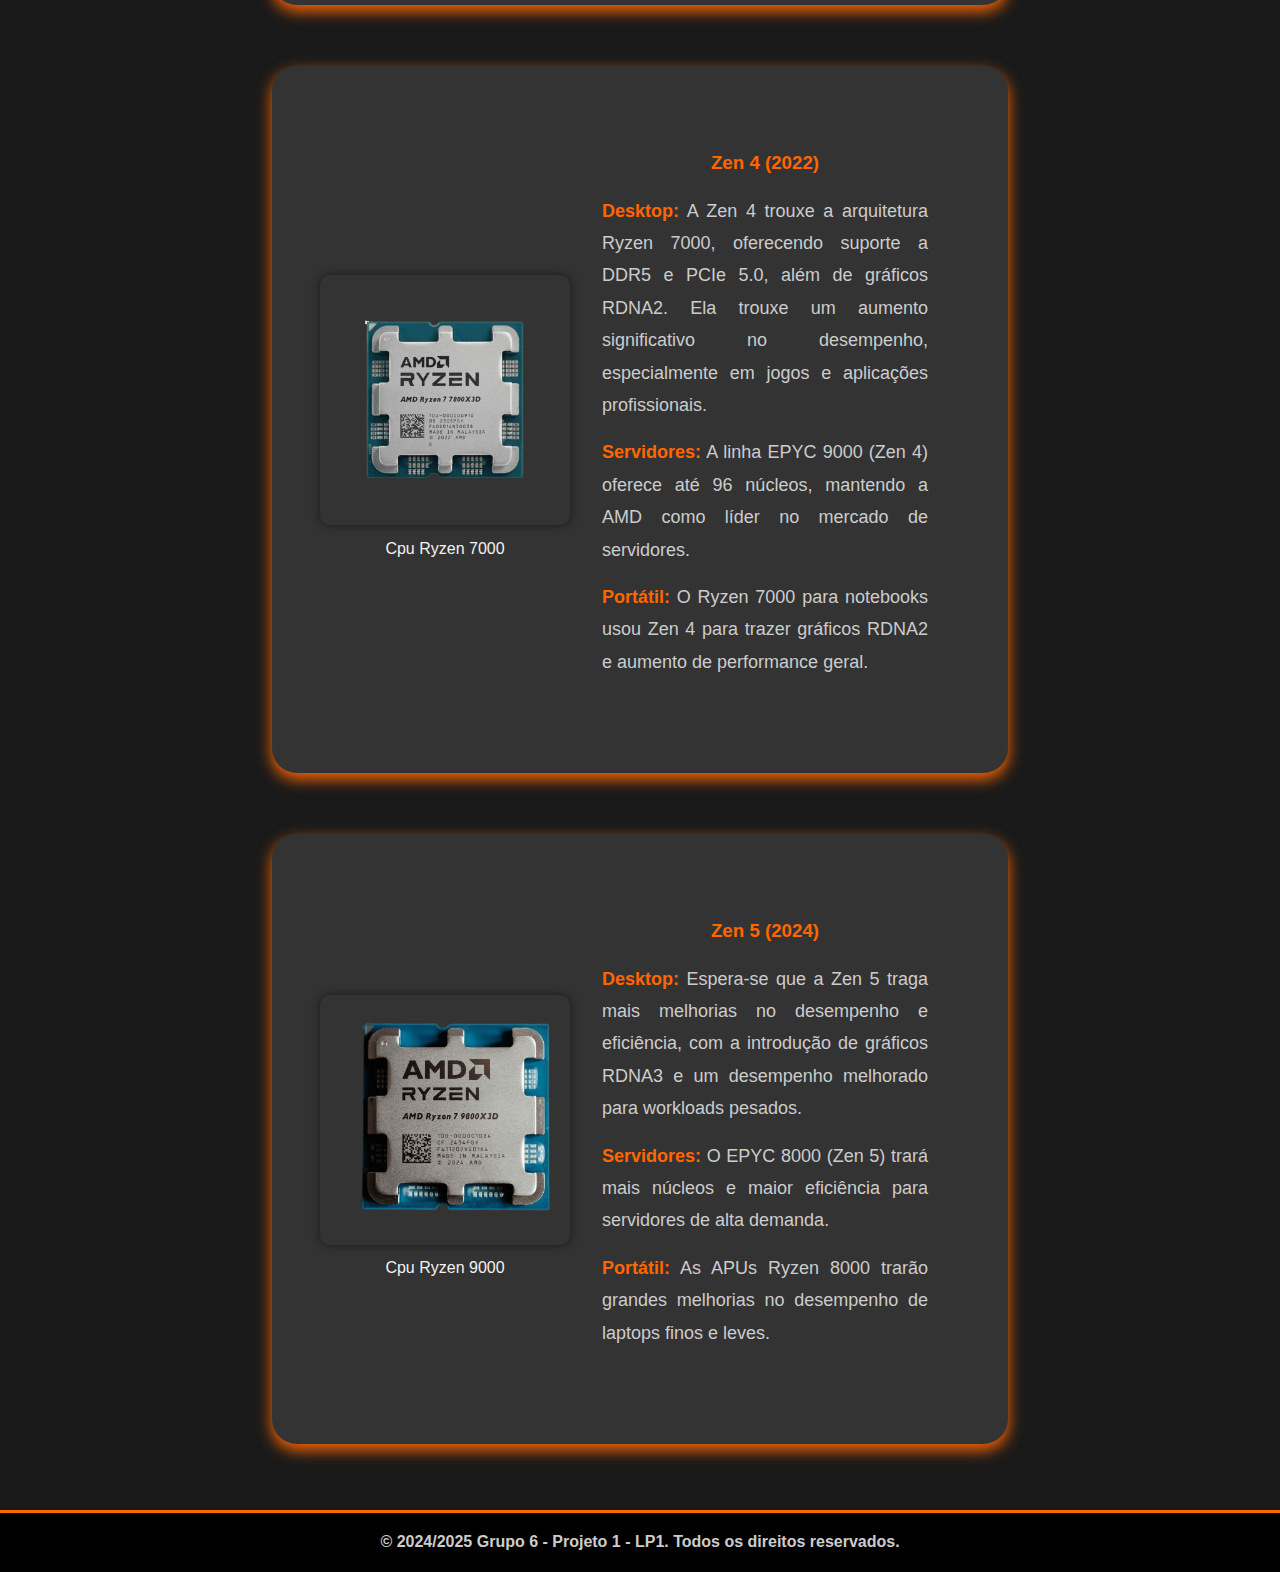
==== commit ea311046: "Add Menu" ====
--- a/actual.html
+++ b/actual.html
@@ -14,6 +14,12 @@
             <ul class="nav-left">
                 <li><a href="index.html" class="custom-button"><img class="logo" src="images/amd.png" alt="Logotipo da AMD"></a></li>
             </ul>
+            <input type="checkbox" id="menu-toggle">
+            <label for="menu-toggle" class="menu-icon">
+                <div></div>
+                <div></div>
+                <div></div>
+            </label>
             <ul class="nav-right">
                 <li><a href="inicio.html">Início da AMD</a></li>
                 <li><a href="anos90.html">Década de 1990</a></li>
--- a/styles.css
+++ b/styles.css
@@ -35,6 +35,7 @@
     display: flex; /* Definir conteudo do site como contentor flexivel */
     justify-content: space-between; /* Alinhar elementos */
     align-items: center; /* Alinhar texto  */
+    
 }
 
 /* Propriedades da Nav Bar */
@@ -61,7 +62,7 @@
 .nav-left img {
     max-height: 50px; /* Altura maxima que pode utilizar */
 }
-/* FIM ----- Propriedades da Nav Bar */
+
 
 /* Menu à direita */
 .nav-right {
@@ -117,10 +118,11 @@
     background-color: #ff6600;
     color: #000;
 }
+/* FIM ----- Propriedades da Nav Bar */
 
 /* Conteúdo principal */
 article {
-    max-width: 80%;
+    max-width: 60%;
     margin: 20px auto;
     /* background: linear-gradient(145deg, #333, #1a1a1a);  Fundo cinza com degradê */
     padding: 30px;
@@ -146,6 +148,10 @@
     margin-bottom: 10px;
 }
 
+strong {
+    color: #ff6600;
+}
+
 section p {
     font-size: 18px;
     color: #cccccc;
@@ -159,7 +165,7 @@
     border-radius: 25px;
     padding: 3em;
     box-shadow: 0px 6px 15px #ff6600;
-    margin: 2em;
+    margin: 1em;
     display: grid;
 }
 
@@ -220,25 +226,21 @@
 }
 
 .logo:hover {
-    transform: scale(1.2);
-    /* Efeito zoom ao passar o mouse */
-}
-
-.quiz-question {
-    margin-bottom: 20px;
-}
-
-.quiz-option {
-    margin: 10px 0;
-}
-
-.quiz-option label {
+    transform: scale(1.2); /* Efeito zoom ao passar o mouse */
+}
+
+#quiz {
+    max-width: 40%;
+}
+
+#quiz input {
     cursor: pointer;
 }
 
 .correct-answer {
     display: none;
     margin-top: 10px;
+    margin-bottom: 10px;
     padding: 10px;
     border-radius: 5px;
     font-weight: bold;
@@ -260,12 +262,28 @@
 }
 
 /* Tornar os inputs de rádio mutuamente exclusivos */
-input[type="radio"]:disabled {
-    pointer-events: none; /* Desabilita o input após a seleção */
-    
-}
-input[type="radio"]:disabled {
-    background: dimgray;
+section:has(input[type="radio"]:checked) input[type="radio"] {
+    pointer-events: none; /* Impede a interação */
+    opacity: 0;  /* torna so input invisiveis */
+    cursor: not-allowed; /* Cursor de "não permitido" */
+}
+
+
+.menu-icon {
+    display: none;
+    flex-direction: column;
+    cursor: pointer;
+    width: 30px;
+    height: 30px;
+    justify-content: space-between;
+}
+.menu-icon div {
+    width: 30px;
+    height: 4px;
+    background-color: white;
+}
+#menu-toggle:checked + .menu-icon + .nav-right {
+    display: block;
 }
 
 /* Tornar o site responsivo */
@@ -278,7 +296,7 @@
         padding: 5px; 
     }
 }
-@media only screen and (max-width: 1200px) {
+@media (max-width: 1200px) {
     nav ul {
         display: block;
         margin-right: 1em;
@@ -302,6 +320,9 @@
     }
 }
 @media (max-width: 1000px){
+    section {
+        display: block;
+    }
 
     nav ul li:last-child {
         grid-column: 2;
@@ -312,13 +333,39 @@
     nav ul li:last-child {
         grid-column: 1;
     }
-}
-
-@media (max-width: 500px){
-    nav {
+    #quiz {
+        max-width: 80%;
+    }
+
+    article {
+        max-width: 90%;
+    }
+
+    section {
+        padding: 1em;
+    }
+}
+
+@media (max-width: 500px) {
+    .nav-right {
+        display: none; /* Escondendo o menu à direita */
+        width: 100%;
+        text-align: center;
+        margin-top: 10px;
+    }
+
+    .menu-icon {
+        display: flex; /* Exibindo o menu hambúrguer */
+    }
+
+    #menu-toggle:checked + .menu-icon + .nav-right {
         display: block;
     }
-    .nav-right {
-        display: block;
-    }
-}
+
+
+}
+
+#menu-toggle {
+    display: none;
+}
+
